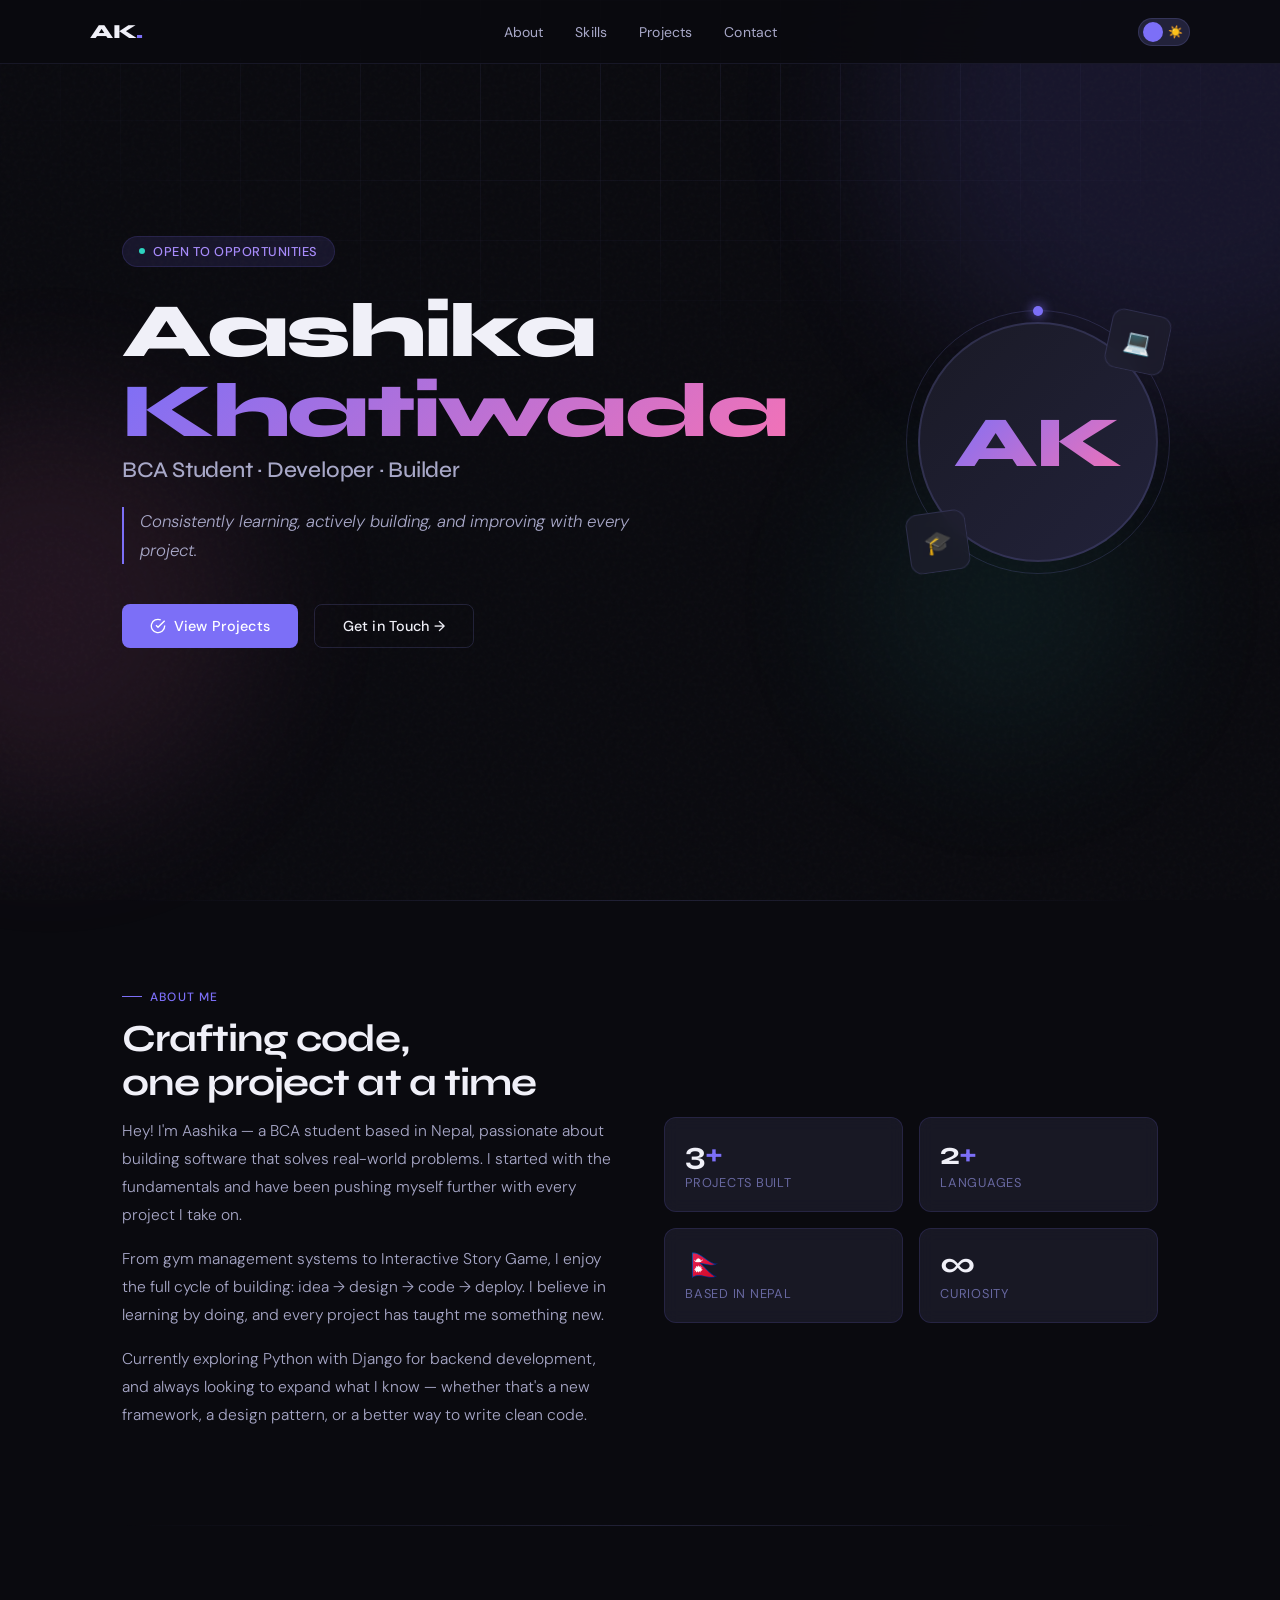
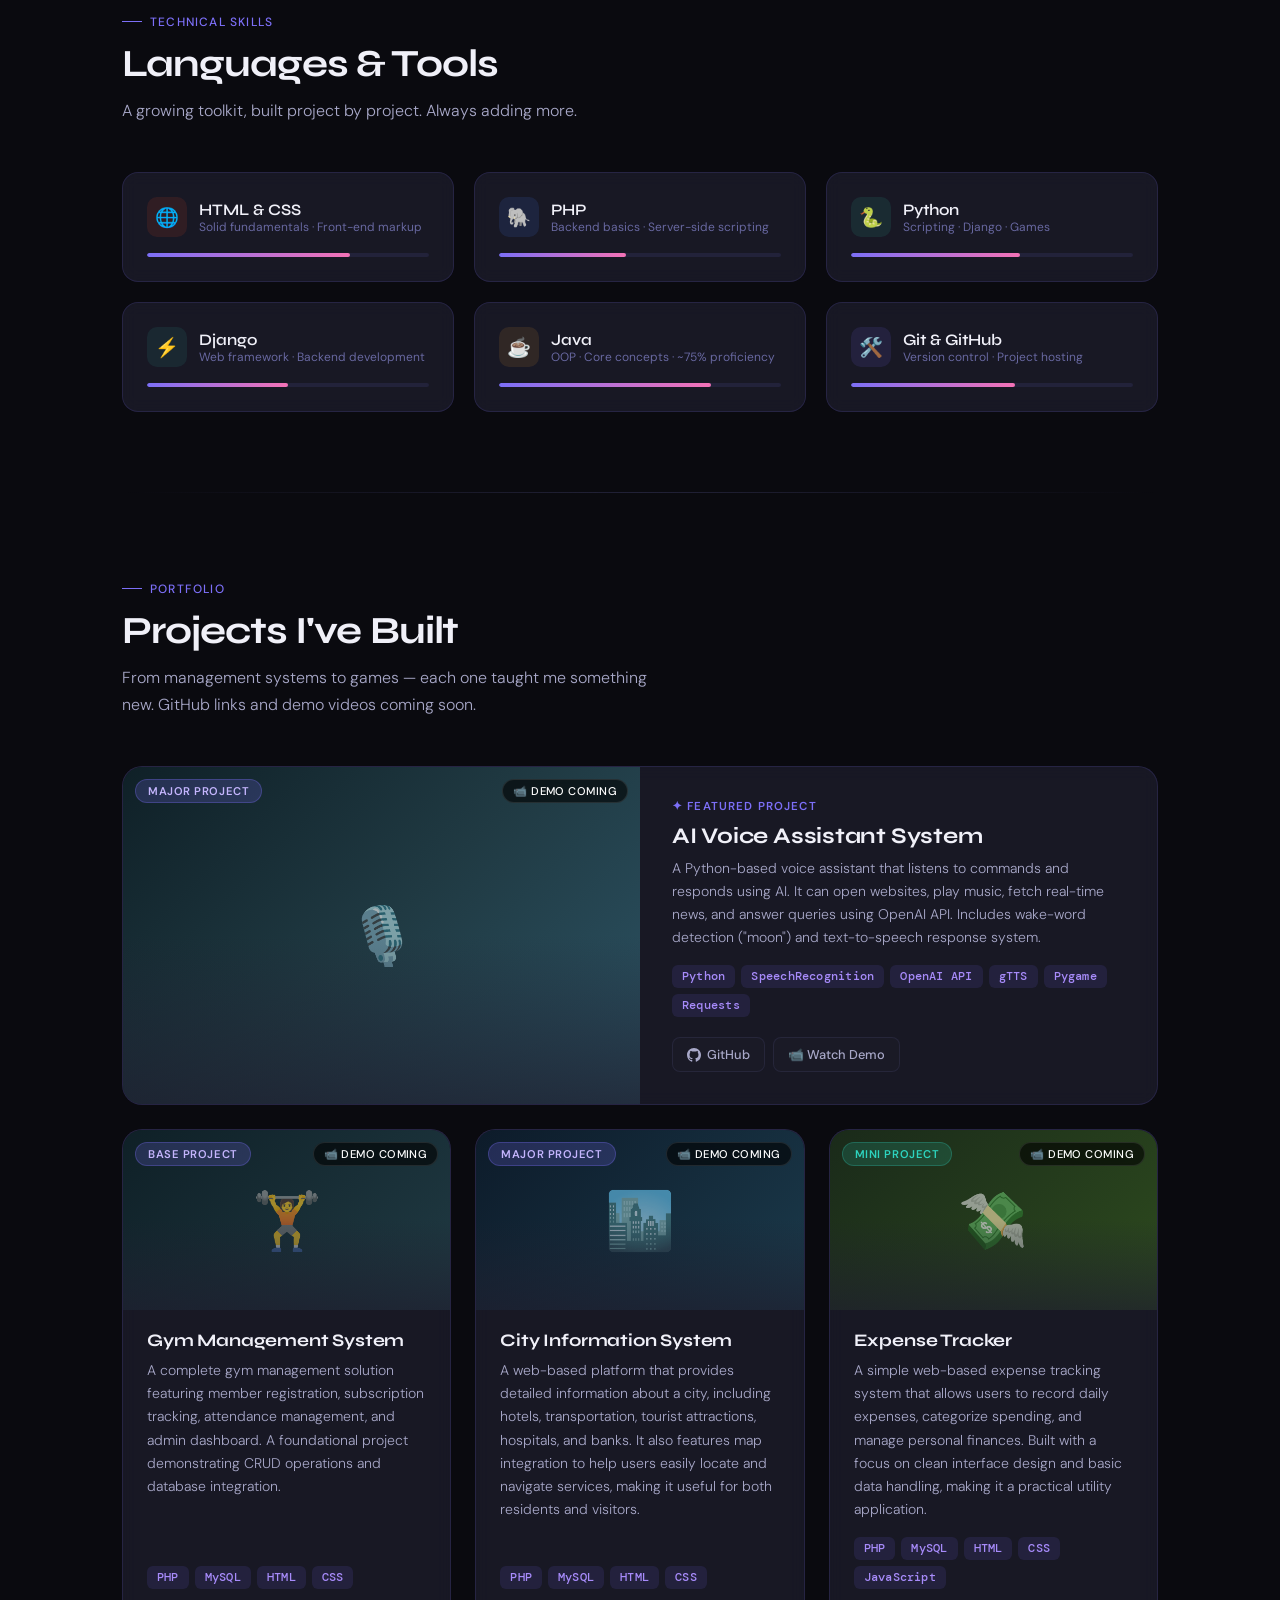
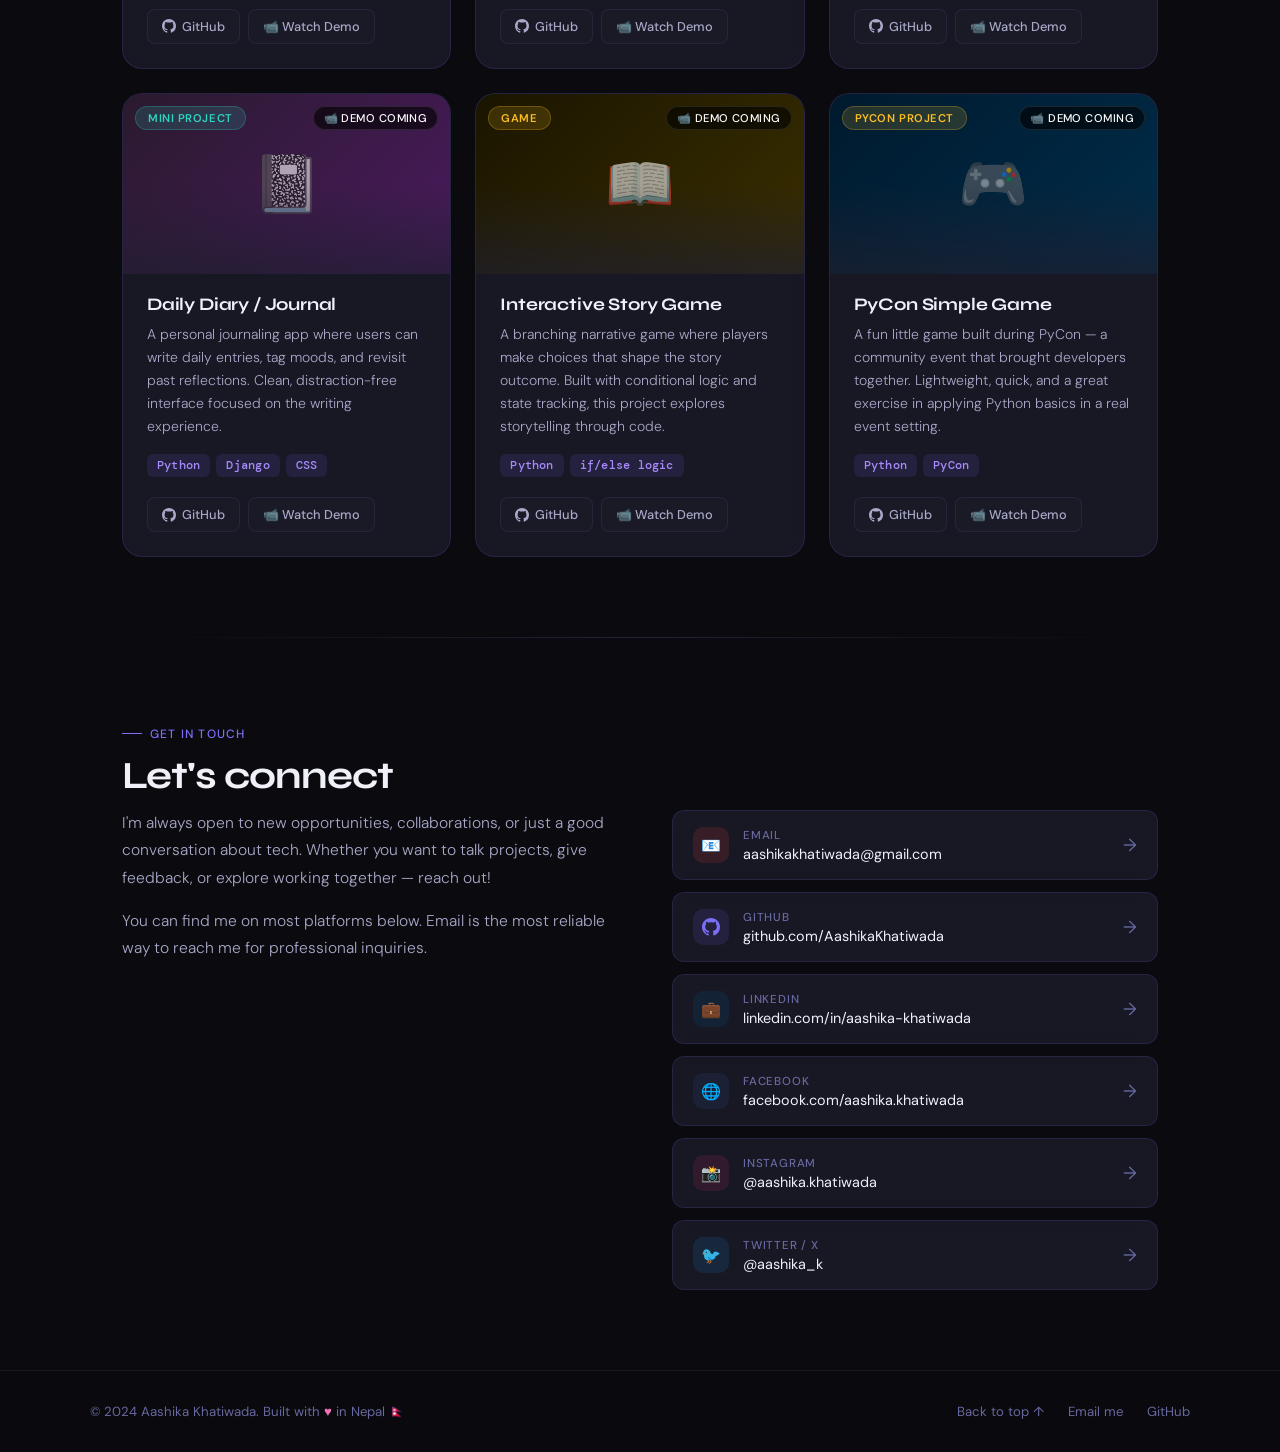
==== index.html @ 93b674f2 "Updated expense tracker project section" ====
<!DOCTYPE html>
<html lang="en" data-theme="dark">
<head>
<meta charset="UTF-8">
<meta name="viewport" content="width=device-width, initial-scale=1.0">
<title>Aashika Khatiwada — Portfolio</title>
<link rel="preconnect" href="https://fonts.googleapis.com">
<link rel="preconnect" href="https://fonts.gstatic.com" crossorigin>
<link href="https://fonts.googleapis.com/css2?family=Syne:wght@400;500;600;700;800&family=DM+Sans:ital,opsz,wght@0,9..40,300;0,9..40,400;0,9..40,500;1,9..40,300&family=DM+Mono:wght@400;500&display=swap" rel="stylesheet">

<style>
  :root {
    --bg: #0a0a0f;
    --bg2: #12121a;
    --bg3: #1a1a26;
    --bg4: #22223a;
    --surface: #1e1e2e;
    --border: rgba(120,120,200,0.12);
    --border2: rgba(120,120,200,0.22);
    --text: #f0f0f8;
    --text2: #a8a8c8;
    --text3: #6868a0;
    --accent: #7c6ff7;
    --accent2: #a78bfa;
    --accent3: #c4b5fd;
    --rose: #f472b6;
    --teal: #2dd4bf;
    --amber: #fbbf24;
    --glow: rgba(124,111,247,0.15);
    --glow2: rgba(244,114,182,0.1);
    --card-bg: rgba(30,30,46,0.7);
    --card-border: rgba(124,111,247,0.15);
    --nav-bg: rgba(10,10,15,0.85);
    --tag-bg: rgba(124,111,247,0.12);
    --tag-text: #a78bfa;
    --shadow: 0 8px 32px rgba(0,0,0,0.4);
  }
  [data-theme="light"] {
    --bg: #f8f7ff;
    --bg2: #f0eeff;
    --bg3: #e8e4ff;
    --bg4: #ddd8ff;
    --surface: #ffffff;
    --border: rgba(100,80,200,0.1);
    --border2: rgba(100,80,200,0.2);
    --text: #1a1030;
    --text2: #4a3a80;
    --text3: #8a78c0;
    --accent: #6246ea;
    --accent2: #7c6ff7;
    --accent3: #a78bfa;
    --rose: #e11d78;
    --teal: #0d9488;
    --amber: #d97706;
    --glow: rgba(98,70,234,0.08);
    --glow2: rgba(225,29,120,0.06);
    --card-bg: rgba(255,255,255,0.9);
    --card-border: rgba(98,70,234,0.15);
    --nav-bg: rgba(248,247,255,0.9);
    --tag-bg: rgba(98,70,234,0.08);
    --tag-text: #6246ea;
    --shadow: 0 8px 32px rgba(98,70,234,0.1);
  }

  * { margin: 0; padding: 0; box-sizing: border-box; }

  html { scroll-behavior: smooth; }

  body {
    font-family: 'DM Sans', sans-serif;
    background: var(--bg);
    color: var(--text);
    min-height: 100vh;
    overflow-x: hidden;
    transition: background 0.4s, color 0.4s;
  }

  /* === NOISE TEXTURE === */
  body::before {
    content: '';
    position: fixed;
    inset: 0;
    background-image: url("data:image/svg+xml,%3Csvg viewBox='0 0 256 256' xmlns='http://www.w3.org/2000/svg'%3E%3Cfilter id='n'%3E%3CfeTurbulence type='fractalNoise' baseFrequency='0.9' numOctaves='4' stitchTiles='stitch'/%3E%3C/filter%3E%3Crect width='100%25' height='100%25' filter='url(%23n)' opacity='0.04'/%3E%3C/svg%3E");
    pointer-events: none;
    z-index: 0;
    opacity: 0.6;
  }

  /* === GRID BG === */
  .grid-bg {
    position: fixed;
    inset: 0;
    background-image:
      linear-gradient(var(--border) 1px, transparent 1px),
      linear-gradient(90deg, var(--border) 1px, transparent 1px);
    background-size: 60px 60px;
    pointer-events: none;
    z-index: 0;
    mask-image: radial-gradient(ellipse 80% 60% at 50% 0%, black 0%, transparent 70%);
  }

  /* === ORBS === */
  .orb {
    position: fixed;
    border-radius: 50%;
    filter: blur(80px);
    pointer-events: none;
    z-index: 0;
    opacity: 0.5;
    transition: opacity 0.4s;
  }
  .orb1 {
    width: 600px; height: 600px;
    background: var(--accent);
    top: -200px; right: -200px;
    opacity: 0.12;
  }
  .orb2 {
    width: 400px; height: 400px;
    background: var(--rose);
    bottom: 10%; left: -150px;
    opacity: 0.1;
  }
  .orb3 {
    width: 300px; height: 300px;
    background: var(--teal);
    top: 50%; right: 10%;
    opacity: 0.07;
  }

  /* === NAV === */
  nav {
    position: fixed;
    top: 0; left: 0; right: 0;
    z-index: 100;
    background: var(--nav-bg);
    backdrop-filter: blur(20px);
    border-bottom: 1px solid var(--border);
    padding: 0 max(2rem, calc((100% - 1100px)/2));
    height: 64px;
    display: flex;
    align-items: center;
    justify-content: space-between;
    transition: background 0.4s;
  }

  .nav-logo {
    font-family: 'Syne', sans-serif;
    font-weight: 800;
    font-size: 1.25rem;
    color: var(--text);
    text-decoration: none;
    letter-spacing: -0.02em;
  }
  .nav-logo span { color: var(--accent); }

  .nav-links {
    display: flex;
    align-items: center;
    gap: 2rem;
    list-style: none;
  }
  .nav-links a {
    font-size: 0.875rem;
    color: var(--text2);
    text-decoration: none;
    font-weight: 400;
    transition: color 0.2s;
    letter-spacing: 0.01em;
  }
  .nav-links a:hover { color: var(--text); }

  /* === THEME TOGGLE === */
  .theme-toggle {
    width: 52px; height: 28px;
    background: var(--bg4);
    border: 1px solid var(--border2);
    border-radius: 14px;
    cursor: pointer;
    position: relative;
    transition: background 0.3s, border 0.3s;
    flex-shrink: 0;
  }
  .theme-toggle::after {
    content: '';
    position: absolute;
    width: 20px; height: 20px;
    background: var(--accent);
    border-radius: 50%;
    top: 3px; left: 4px;
    transition: transform 0.3s, background 0.3s;
  }
  [data-theme="light"] .theme-toggle::after {
    transform: translateX(24px);
    background: var(--accent);
  }
  .toggle-icon {
    position: absolute;
    top: 50%; transform: translateY(-50%);
    font-size: 12px;
    pointer-events: none;
  }
  .toggle-icon.sun { right: 6px; }
  .toggle-icon.moon { left: 6px; }

  /* === MAIN WRAP === */
  main {
    position: relative;
    z-index: 1;
    max-width: 1100px;
    margin: 0 auto;
    padding: 0 2rem;
  }

  /* === SECTIONS === */
  section { padding: 5rem 0; }

  /* === HERO === */
  .hero {
    min-height: 100vh;
    display: flex;
    align-items: center;
    padding-top: 64px;
  }

  .hero-inner {
    width: 100%;
    display: grid;
    grid-template-columns: 1fr auto;
    gap: 4rem;
    align-items: center;
  }

  .hero-badge {
    display: inline-flex;
    align-items: center;
    gap: 8px;
    background: var(--tag-bg);
    border: 1px solid var(--card-border);
    border-radius: 999px;
    padding: 6px 16px;
    font-size: 0.8rem;
    color: var(--tag-text);
    font-weight: 500;
    letter-spacing: 0.04em;
    text-transform: uppercase;
    margin-bottom: 1.5rem;
    width: fit-content;
  }
  .hero-badge .dot {
    width: 6px; height: 6px;
    background: var(--teal);
    border-radius: 50%;
    animation: pulse 2s infinite;
  }
  @keyframes pulse {
    0%, 100% { opacity: 1; transform: scale(1); }
    50% { opacity: 0.5; transform: scale(0.8); }
  }

  .hero-name {
    font-family: 'Syne', sans-serif;
    font-size: clamp(2.8rem, 6vw, 5.5rem);
    font-weight: 800;
    line-height: 1.05;
    letter-spacing: -0.03em;
    color: var(--text);
    margin-bottom: 0.25rem;
  }
  .hero-name .highlight {
    background: linear-gradient(135deg, var(--accent), var(--rose));
    -webkit-background-clip: text;
    -webkit-text-fill-color: transparent;
    background-clip: text;
  }

  .hero-role {
    font-family: 'Syne', sans-serif;
    font-size: clamp(1rem, 2vw, 1.4rem);
    font-weight: 500;
    color: var(--text2);
    margin-bottom: 1.5rem;
    letter-spacing: -0.01em;
  }

  .hero-tagline {
    font-size: 1.05rem;
    color: var(--text2);
    line-height: 1.7;
    max-width: 520px;
    font-style: italic;
    font-weight: 300;
    margin-bottom: 2.5rem;
    padding-left: 1rem;
    border-left: 2px solid var(--accent);
  }

  .hero-cta {
    display: flex;
    gap: 1rem;
    flex-wrap: wrap;
  }

  .btn {
    display: inline-flex;
    align-items: center;
    gap: 8px;
    padding: 12px 28px;
    border-radius: 8px;
    font-size: 0.9rem;
    font-weight: 500;
    text-decoration: none;
    cursor: pointer;
    transition: all 0.2s;
    letter-spacing: 0.01em;
    border: none;
    font-family: 'DM Sans', sans-serif;
  }
  .btn-primary {
    background: var(--accent);
    color: #fff;
  }
  .btn-primary:hover {
    background: var(--accent2);
    transform: translateY(-1px);
    box-shadow: 0 8px 24px var(--glow);
  }
  .btn-outline {
    background: transparent;
    color: var(--text);
    border: 1px solid var(--border2);
  }
  .btn-outline:hover {
    background: var(--bg3);
    border-color: var(--accent);
    transform: translateY(-1px);
  }

  /* === AVATAR === */
  .avatar-wrap {
    position: relative;
    width: 240px;
    height: 240px;
    flex-shrink: 0;
  }
  .avatar-ring {
    position: absolute;
    inset: -12px;
    border-radius: 50%;
    border: 1.5px solid var(--border2);
    animation: spin 20s linear infinite;
  }
  .avatar-ring::before {
    content: '';
    position: absolute;
    width: 10px; height: 10px;
    background: var(--accent);
    border-radius: 50%;
    top: -5px; left: 50%;
    transform: translateX(-50%);
    box-shadow: 0 0 12px var(--accent);
  }
  @keyframes spin {
    to { transform: rotate(360deg); }
  }
  .avatar-circle {
    width: 100%; height: 100%;
    border-radius: 50%;
    background: linear-gradient(135deg, var(--bg3), var(--bg4));
    border: 2px solid var(--border2);
    overflow: hidden;
    display: flex;
    align-items: center;
    justify-content: center;
    position: relative;
  }
  .avatar-initials {
    font-family: 'Syne', sans-serif;
    font-size: 4.5rem;
    font-weight: 800;
    background: linear-gradient(135deg, var(--accent), var(--rose));
    -webkit-background-clip: text;
    -webkit-text-fill-color: transparent;
    background-clip: text;
    letter-spacing: -0.02em;
  }
  .avatar-deco {
    position: absolute;
    width: 60px; height: 60px;
    border-radius: 12px;
    border: 1px solid var(--border2);
    display: flex;
    align-items: center;
    justify-content: center;
    font-size: 1.4rem;
    background: var(--card-bg);
    backdrop-filter: blur(8px);
  }
  .deco1 { top: -10px; right: -10px; transform: rotate(12deg); }
  .deco2 { bottom: -10px; left: -10px; transform: rotate(-8deg); }

  /* === SECTION LABEL === */
  .section-label {
    display: inline-flex;
    align-items: center;
    gap: 8px;
    font-size: 0.75rem;
    font-weight: 500;
    color: var(--accent);
    text-transform: uppercase;
    letter-spacing: 0.1em;
    margin-bottom: 0.75rem;
  }
  .section-label::before {
    content: '';
    width: 20px; height: 1px;
    background: var(--accent);
  }

  .section-title {
    font-family: 'Syne', sans-serif;
    font-size: clamp(1.8rem, 3vw, 2.8rem);
    font-weight: 700;
    color: var(--text);
    letter-spacing: -0.025em;
    margin-bottom: 0.75rem;
    line-height: 1.15;
  }

  .section-sub {
    font-size: 1rem;
    color: var(--text2);
    line-height: 1.65;
    max-width: 560px;
    margin-bottom: 3rem;
    font-weight: 300;
  }

  /* === ABOUT === */
  .about-grid {
    display: grid;
    grid-template-columns: 1fr 1fr;
    gap: 3rem;
    align-items: start;
  }
  .about-text p {
    color: var(--text2);
    line-height: 1.8;
    margin-bottom: 1rem;
    font-weight: 300;
    font-size: 0.975rem;
  }
  .about-stats {
    display: grid;
    grid-template-columns: 1fr 1fr;
    gap: 1rem;
  }
  .stat-card {
    background: var(--card-bg);
    border: 1px solid var(--card-border);
    border-radius: 12px;
    padding: 1.25rem;
    backdrop-filter: blur(8px);
    transition: border-color 0.2s, transform 0.2s;
  }
  .stat-card:hover {
    border-color: var(--accent);
    transform: translateY(-2px);
  }
  .stat-num {
    font-family: 'Syne', sans-serif;
    font-size: 2rem;
    font-weight: 700;
    color: var(--text);
    letter-spacing: -0.03em;
    line-height: 1;
    margin-bottom: 4px;
  }
  .stat-num span { color: var(--accent); }
  .stat-label {
    font-size: 0.8rem;
    color: var(--text3);
    font-weight: 400;
    text-transform: uppercase;
    letter-spacing: 0.06em;
  }

  /* === SKILLS === */
  .skills-grid {
    display: grid;
    grid-template-columns: repeat(auto-fill, minmax(260px, 1fr));
    gap: 1.25rem;
  }
  .skill-card {
    background: var(--card-bg);
    border: 1px solid var(--card-border);
    border-radius: 16px;
    padding: 1.5rem;
    backdrop-filter: blur(8px);
    transition: all 0.25s;
  }
  .skill-card:hover {
    border-color: var(--accent2);
    transform: translateY(-3px);
    box-shadow: var(--shadow);
  }
  .skill-header {
    display: flex;
    align-items: center;
    gap: 12px;
    margin-bottom: 1rem;
  }
  .skill-icon {
    width: 40px; height: 40px;
    border-radius: 10px;
    display: flex;
    align-items: center;
    justify-content: center;
    font-size: 1.2rem;
    flex-shrink: 0;
  }
  .skill-name {
    font-family: 'Syne', sans-serif;
    font-size: 1rem;
    font-weight: 600;
    color: var(--text);
  }
  .skill-level-text {
    font-size: 0.75rem;
    color: var(--text3);
  }
  .skill-bar {
    height: 4px;
    background: var(--bg4);
    border-radius: 2px;
    overflow: hidden;
  }
  .skill-fill {
    height: 100%;
    border-radius: 2px;
    background: linear-gradient(90deg, var(--accent), var(--rose));
    transition: width 1s ease;
  }

  /* === PROJECTS === */
  .projects-grid {
    display: grid;
    grid-template-columns: repeat(auto-fill, minmax(320px, 1fr));
    gap: 1.5rem;
  }
  .project-card {
    background: var(--card-bg);
    border: 1px solid var(--card-border);
    border-radius: 20px;
    overflow: hidden;
    backdrop-filter: blur(8px);
    transition: all 0.3s;
    display: flex;
    flex-direction: column;
  }
  .project-card:hover {
    border-color: var(--accent);
    transform: translateY(-4px);
    box-shadow: 0 16px 48px var(--glow);
  }
  .project-media {
    height: 180px;
    background: linear-gradient(135deg, var(--bg3), var(--bg4));
    position: relative;
    overflow: hidden;
    display: flex;
    align-items: center;
    justify-content: center;
  }
  .project-media-icon {
    font-size: 3.5rem;
    opacity: 0.6;
  }
  .project-media-overlay {
    position: absolute;
    inset: 0;
    background: linear-gradient(to bottom, transparent 50%, var(--card-bg));
  }
  .project-video-badge {
    position: absolute;
    top: 12px; right: 12px;
    background: rgba(0,0,0,0.6);
    color: #fff;
    font-size: 0.7rem;
    font-weight: 500;
    padding: 4px 10px;
    border-radius: 999px;
    backdrop-filter: blur(4px);
    border: 1px solid rgba(255,255,255,0.1);
    letter-spacing: 0.04em;
    text-transform: uppercase;
  }
  .project-type-badge {
    position: absolute;
    top: 12px; left: 12px;
    padding: 4px 12px;
    border-radius: 999px;
    font-size: 0.7rem;
    font-weight: 600;
    text-transform: uppercase;
    letter-spacing: 0.05em;
  }
  .badge-major {
    background: rgba(124,111,247,0.2);
    color: var(--accent3);
    border: 1px solid rgba(124,111,247,0.3);
  }
  .badge-mini {
    background: rgba(45,212,191,0.15);
    color: var(--teal);
    border: 1px solid rgba(45,212,191,0.25);
  }
  .badge-game {
    background: rgba(251,191,36,0.15);
    color: var(--amber);
    border: 1px solid rgba(251,191,36,0.25);
  }

  .project-body {
    padding: 1.25rem 1.5rem 1.5rem;
    flex: 1;
    display: flex;
    flex-direction: column;
  }
  .project-title {
    font-family: 'Syne', sans-serif;
    font-size: 1.1rem;
    font-weight: 700;
    color: var(--text);
    margin-bottom: 0.5rem;
    letter-spacing: -0.01em;
  }
  .project-desc {
    font-size: 0.875rem;
    color: var(--text2);
    line-height: 1.65;
    flex: 1;
    font-weight: 300;
  }
  .project-tags {
    display: flex;
    flex-wrap: wrap;
    gap: 6px;
    margin-top: 1rem;
  }
  .tag {
    background: var(--tag-bg);
    color: var(--tag-text);
    font-size: 0.72rem;
    font-weight: 500;
    padding: 4px 10px;
    border-radius: 6px;
    font-family: 'DM Mono', monospace;
    letter-spacing: 0.02em;
  }
  .project-links {
    display: flex;
    gap: 8px;
    margin-top: 1.25rem;
    flex-wrap: wrap;
  }
  .project-link {
    display: inline-flex;
    align-items: center;
    gap: 6px;
    padding: 8px 14px;
    border-radius: 8px;
    font-size: 0.8rem;
    font-weight: 500;
    text-decoration: none;
    transition: all 0.2s;
    color: var(--text2);
    border: 1px solid var(--border);
    background: var(--bg3);
  }
  .project-link:hover {
    color: var(--text);
    border-color: var(--accent);
    background: var(--bg4);
  }
  .project-link svg {
    width: 14px; height: 14px;
    fill: currentColor;
  }

  /* === FEATURED PROJECT === */
  .project-card.featured {
    grid-column: 1 / -1;
    display: grid;
    grid-template-columns: 1fr 1fr;
  }
  .project-card.featured .project-media {
    height: auto;
    min-height: 240px;
    border-radius: 0;
  }
  .project-card.featured .project-body {
    padding: 2rem;
  }
  .project-card.featured .project-title {
    font-size: 1.4rem;
  }
  .featured-label {
    font-size: 0.72rem;
    font-weight: 600;
    color: var(--accent);
    text-transform: uppercase;
    letter-spacing: 0.1em;
    margin-bottom: 0.5rem;
  }

  /* === CONTACT === */
  .contact-grid {
    display: grid;
    grid-template-columns: 1fr 1fr;
    gap: 4rem;
    align-items: start;
  }
  .contact-intro p {
    color: var(--text2);
    line-height: 1.75;
    margin-bottom: 1rem;
    font-weight: 300;
    font-size: 0.975rem;
  }
  .contact-links {
    display: flex;
    flex-direction: column;
    gap: 0.75rem;
  }
  .contact-link {
    display: flex;
    align-items: center;
    gap: 14px;
    padding: 1rem 1.25rem;
    background: var(--card-bg);
    border: 1px solid var(--card-border);
    border-radius: 12px;
    text-decoration: none;
    color: var(--text);
    transition: all 0.2s;
    backdrop-filter: blur(8px);
  }
  .contact-link:hover {
    border-color: var(--accent);
    transform: translateX(4px);
    box-shadow: var(--shadow);
  }
  .contact-link-icon {
    width: 36px; height: 36px;
    border-radius: 10px;
    display: flex;
    align-items: center;
    justify-content: center;
    font-size: 1rem;
    flex-shrink: 0;
  }
  .contact-link-info {
    flex: 1;
  }
  .contact-link-label {
    font-size: 0.72rem;
    color: var(--text3);
    text-transform: uppercase;
    letter-spacing: 0.07em;
    font-weight: 500;
    margin-bottom: 2px;
  }
  .contact-link-value {
    font-size: 0.9rem;
    color: var(--text);
    font-weight: 400;
  }
  .contact-link-arrow {
    color: var(--text3);
    transition: color 0.2s, transform 0.2s;
    font-size: 1.1rem;
  }
  .contact-link:hover .contact-link-arrow {
    color: var(--accent);
    transform: translateX(2px);
  }

  /* === FOOTER === */
  footer {
    position: relative;
    z-index: 1;
    border-top: 1px solid var(--border);
    padding: 2rem max(2rem, calc((100% - 1100px)/2));
    display: flex;
    align-items: center;
    justify-content: space-between;
    flex-wrap: wrap;
    gap: 1rem;
    background: var(--nav-bg);
    backdrop-filter: blur(20px);
  }
  .footer-copy {
    font-size: 0.825rem;
    color: var(--text3);
  }
  .footer-heart { color: var(--rose); }
  .footer-links {
    display: flex;
    gap: 1.5rem;
  }
  .footer-links a {
    font-size: 0.825rem;
    color: var(--text3);
    text-decoration: none;
    transition: color 0.2s;
  }
  .footer-links a:hover { color: var(--text); }

  /* === SCROLL ANIMATIONS === */
  .reveal {
    opacity: 0;
    transform: translateY(24px);
    transition: opacity 0.6s ease, transform 0.6s ease;
  }
  .reveal.visible {
    opacity: 1;
    transform: none;
  }
  .reveal-delay-1 { transition-delay: 0.1s; }
  .reveal-delay-2 { transition-delay: 0.2s; }
  .reveal-delay-3 { transition-delay: 0.3s; }
  .reveal-delay-4 { transition-delay: 0.4s; }

  /* === DIVIDER === */
  .divider {
    height: 1px;
    background: linear-gradient(90deg, transparent, var(--border2), transparent);
    margin: 0;
  }

  /* === RESPONSIVE === */
  @media (max-width: 768px) {
    .hero-inner { grid-template-columns: 1fr; }
    .avatar-wrap { display: none; }
    .about-grid { grid-template-columns: 1fr; }
    .contact-grid { grid-template-columns: 1fr; }
    .project-card.featured { grid-template-columns: 1fr; }
    .project-card.featured .project-media { min-height: 180px; }
    .nav-links { display: none; }
  }

  /* === MOBILE NAV === */
  @media (max-width: 480px) {
    main { padding: 0 1rem; }
    section { padding: 3.5rem 0; }
  }
</style>
</head>
<body>

<div class="grid-bg"></div>
<div class="orb orb1"></div>
<div class="orb orb2"></div>
<div class="orb orb3"></div>

<!-- NAV -->
<nav>
  <a href="#" class="nav-logo">AK<span>.</span></a>
  <ul class="nav-links">
    <li><a href="#about">About</a></li>
    <li><a href="#skills">Skills</a></li>
    <li><a href="#projects">Projects</a></li>
    <li><a href="#contact">Contact</a></li>
  </ul>
  <button class="theme-toggle" onclick="toggleTheme()" aria-label="Toggle theme">
    <span class="toggle-icon moon">🌙</span>
    <span class="toggle-icon sun">☀️</span>
  </button>
</nav>

<main>

  <!-- HERO -->
  <section class="hero" id="home">
    <div class="hero-inner">
      <div>
        <div class="hero-badge reveal">
          <span class="dot"></span>
          Open to opportunities
        </div>
        <h1 class="hero-name reveal reveal-delay-1">
          Aashika<br><span class="highlight">Khatiwada</span>
        </h1>
        <p class="hero-role reveal reveal-delay-2">BCA Student · Developer · Builder</p>
        <blockquote class="hero-tagline reveal reveal-delay-3">
          Consistently learning, actively building, and improving with every project.
        </blockquote>
        <div class="hero-cta reveal reveal-delay-4">
          <a href="#projects" class="btn btn-primary">
            <svg viewBox="0 0 24 24" width="16" height="16" fill="none" stroke="currentColor" stroke-width="2"><path d="M22 11.08V12a10 10 0 11-5.93-9.14"/><polyline points="22 4 12 14.01 9 11.01"/></svg>
            View Projects
          </a>
          <a href="#contact" class="btn btn-outline">
            Get in Touch →
          </a>
        </div>
      </div>
      <div class="avatar-wrap reveal">
        <div class="avatar-ring"></div>
        <div class="avatar-circle">
          <span class="avatar-initials">AK</span>
        </div>
        <div class="avatar-deco deco1">💻</div>
        <div class="avatar-deco deco2">🎓</div>
      </div>
    </div>
  </section>

  <div class="divider"></div>

  <!-- ABOUT -->
  <section id="about">
    <div class="section-label reveal">About Me</div>
    <h2 class="section-title reveal">Crafting code,<br>one project at a time</h2>
    <div class="about-grid">
      <div class="about-text reveal">
        <p>Hey! I'm Aashika — a BCA student based in Nepal, passionate about building software that solves real-world problems. I started with the fundamentals and have been pushing myself further with every project I take on.</p>
        <p>From gym management systems to Interactive Story Game, I enjoy the full cycle of building: idea → design → code → deploy. I believe in learning by doing, and every project has taught me something new.</p>
        <p>Currently exploring Python with Django for backend development, and always looking to expand what I know — whether that's a new framework, a design pattern, or a better way to write clean code.</p>
      </div>
      <div class="about-stats">
        <div class="stat-card reveal reveal-delay-1">
          <div class="stat-num">3<span>+</span></div>
          <div class="stat-label">Projects Built</div>
        </div>
        <div class="stat-card reveal reveal-delay-2">
          <div class="stat-num">2<span>+</span></div>
          <div class="stat-label">Languages</div>
        </div>
        <div class="stat-card reveal reveal-delay-3">
          <div class="stat-num">🇳🇵</div>
          <div class="stat-label">Based in Nepal</div>
        </div>
        <div class="stat-card reveal reveal-delay-4">
          <div class="stat-num">∞</div>
          <div class="stat-label">Curiosity</div>
        </div>
      </div>
    </div>
  </section>

  <div class="divider"></div>

  <!-- SKILLS -->
  <section id="skills">
    <div class="section-label reveal">Technical Skills</div>
    <h2 class="section-title reveal">Languages &amp; Tools</h2>
    <p class="section-sub reveal">A growing toolkit, built project by project. Always adding more.</p>
    <div class="skills-grid">

      <div class="skill-card reveal">
        <div class="skill-header">
          <div class="skill-icon" style="background:rgba(227,76,38,0.12);">🌐</div>
          <div>
            <div class="skill-name">HTML &amp; CSS</div>
            <div class="skill-level-text">Solid fundamentals · Front-end markup</div>
          </div>
        </div>
        <div class="skill-bar"><div class="skill-fill" style="width:72%"></div></div>
      </div>

      <div class="skill-card reveal reveal-delay-1">
        <div class="skill-header">
          <div class="skill-icon" style="background:rgba(77,132,255,0.12);">🐘</div>
          <div>
            <div class="skill-name">PHP</div>
            <div class="skill-level-text">Backend basics · Server-side scripting</div>
          </div>
        </div>
        <div class="skill-bar"><div class="skill-fill" style="width:45%"></div></div>
      </div>

      <div class="skill-card reveal reveal-delay-2">
        <div class="skill-header">
          <div class="skill-icon" style="background:rgba(55,188,155,0.12);">🐍</div>
          <div>
            <div class="skill-name">Python</div>
            <div class="skill-level-text">Scripting · Django · Games</div>
          </div>
        </div>
        <div class="skill-bar"><div class="skill-fill" style="width:60%"></div></div>
      </div>

      <div class="skill-card reveal reveal-delay-3">
        <div class="skill-header">
          <div class="skill-icon" style="background:rgba(55,188,155,0.1);">⚡</div>
          <div>
            <div class="skill-name">Django</div>
            <div class="skill-level-text">Web framework · Backend development</div>
          </div>
        </div>
        <div class="skill-bar"><div class="skill-fill" style="width:50%"></div></div>
      </div>

      <div class="skill-card reveal">
        <div class="skill-header">
          <div class="skill-icon" style="background:rgba(229,152,49,0.12);">☕</div>
          <div>
            <div class="skill-name">Java</div>
            <div class="skill-level-text">OOP · Core concepts · ~75% proficiency</div>
          </div>
        </div>
        <div class="skill-bar"><div class="skill-fill" style="width:75%"></div></div>
      </div>

      <div class="skill-card reveal reveal-delay-1">
        <div class="skill-header">
          <div class="skill-icon" style="background:rgba(124,111,247,0.12);">🛠️</div>
          <div>
            <div class="skill-name">Git &amp; GitHub</div>
            <div class="skill-level-text">Version control · Project hosting</div>
          </div>
        </div>
        <div class="skill-bar"><div class="skill-fill" style="width:58%"></div></div>
      </div>

    </div>
  </section>

  <div class="divider"></div>

  <!-- PROJECTS -->
  <section id="projects">
    <div class="section-label reveal">Portfolio</div>
    <h2 class="section-title reveal">Projects I've Built</h2>
    <p class="section-sub reveal">From management systems to games — each one taught me something new. GitHub links and demo videos coming soon.</p>

    <div class="projects-grid">

      <!-- FEATURED: AI Voice Assistant -->
<div class="project-card featured reveal">

  <div class="project-media" style="background:linear-gradient(135deg,#0f2027,#203a43,#2c5364);">
    <div class="project-media-icon">🎙️</div>
    <div class="project-media-overlay"></div>

    <span class="project-type-badge badge-major">Major Project</span>
    <span class="project-video-badge">📹 Demo Coming</span>
  </div>

  <div class="project-body">
    <div class="featured-label">✦ Featured Project</div>

    <h3 class="project-title">AI Voice Assistant System</h3>

    <p class="project-desc">
      A Python-based voice assistant that listens to commands and responds using AI.
      It can open websites, play music, fetch real-time news, and answer queries using OpenAI API.
      Includes wake-word detection ("moon") and text-to-speech response system.
    </p>

    <div class="project-tags">
      <span class="tag">Python</span>
      <span class="tag">SpeechRecognition</span>
      <span class="tag">OpenAI API</span>
      <span class="tag">gTTS</span>
      <span class="tag">Pygame</span>
      <span class="tag">Requests</span>
    </div>

    <div class="project-links">
      <a href="https://github.com/aashikaK/MegaProjectPython" target="_blank" class="project-link">
        <svg viewBox="0 0 24 24">
          <path d="M12 0C5.37 0 0 5.37 0 12c0 5.31 3.435 9.795 8.205 11.385.6.105.825-.255.825-.57 0-.285-.015-1.23-.015-2.235-3.015.555-3.795-.735-4.035-1.41-.135-.345-.72-1.41-1.23-1.695-.42-.225-1.02-.78-.015-.795.945-.015 1.62.87 1.845 1.23 1.08 1.815 2.805 1.305 3.495.99.105-.78.42-1.305.765-1.605-2.67-.3-5.46-1.335-5.46-5.925 0-1.305.465-2.385 1.23-3.225-.12-.3-.54-1.53.12-3.18 0 0 1.005-.315 3.3 1.23.96-.27 1.98-.405 3-.405s2.04.135 3 .405c2.295-1.56 3.3-1.23 3.3-1.23.66 1.65.24 2.88.12 3.18.765.84 1.23 1.905 1.23 3.225 0 4.605-2.805 5.625-5.475 5.925.435.375.81 1.095.81 2.22 0 1.605-.015 2.895-.015 3.3 0 .315.225.69.825.57A12.02 12.02 0 0024 12c0-6.63-5.37-12-12-12z"/>
        </svg>
        GitHub
      </a>

      <a href="https://github.com/aashikaK/MegaProjectPython" class="project-link">📹 Watch Demo</a>
    </div>
  </div>
</div>

      <!-- Gym Management -->
      <div class="project-card reveal">
        <div class="project-media" style="background:linear-gradient(135deg,#0f2027,#203a43);">
          <div class="project-media-icon">🏋️</div>
          <div class="project-media-overlay"></div>
          <span class="project-type-badge badge-major">Base Project</span>
          <span class="project-video-badge">📹 Demo Coming</span>
        </div>
        <div class="project-body">
          <h3 class="project-title">Gym Management System</h3>
          <p class="project-desc">A complete gym management solution featuring member registration, subscription tracking, attendance management, and admin dashboard. A foundational project demonstrating CRUD operations and database integration.</p>
          <div class="project-tags">
            <span class="tag">PHP</span>
            <span class="tag">MySQL</span>
            <span class="tag">HTML</span>
            <span class="tag">CSS</span>
          </div>
          <div class="project-links">
            <a href="https://github.com/AashikaKhatiwada" target="_blank" class="project-link">
              <svg viewBox="0 0 24 24"><path d="M12 0C5.37 0 0 5.37 0 12c0 5.31 3.435 9.795 8.205 11.385.6.105.825-.255.825-.57 0-.285-.015-1.23-.015-2.235-3.015.555-3.795-.735-4.035-1.41-.135-.345-.72-1.41-1.23-1.695-.42-.225-1.02-.78-.015-.795.945-.015 1.62.87 1.845 1.23 1.08 1.815 2.805 1.305 3.495.99.105-.78.42-1.305.765-1.605-2.67-.3-5.46-1.335-5.46-5.925 0-1.305.465-2.385 1.23-3.225-.12-.3-.54-1.53.12-3.18 0 0 1.005-.315 3.3 1.23.96-.27 1.98-.405 3-.405s2.04.135 3 .405c2.295-1.56 3.3-1.23 3.3-1.23.66 1.65.24 2.88.12 3.18.765.84 1.23 1.905 1.23 3.225 0 4.605-2.805 5.625-5.475 5.925.435.375.81 1.095.81 2.22 0 1.605-.015 2.895-.015 3.3 0 .315.225.69.825.57A12.02 12.02 0 0024 12c0-6.63-5.37-12-12-12z"/></svg>
              GitHub
            </a>
            <a href="#" class="project-link">📹 Watch Demo</a>
          </div>
        </div>
      </div>

     <!-- City Information System -->
<div class="project-card reveal reveal-delay-1">
  <div class="project-media" style="background:linear-gradient(135deg,#0d1b2a,#1b3a4b);">
    <div class="project-media-icon">🏙️</div>
    <div class="project-media-overlay"></div>
    <span class="project-type-badge badge-major">Major Project</span>
    <span class="project-video-badge">📹 Demo Coming</span>
  </div>

  <div class="project-body">
    <h3 class="project-title">City Information System</h3>

    <p class="project-desc">
      A web-based platform that provides detailed information about a city, including hotels, transportation, tourist attractions, hospitals, and banks. It also features map integration to help users easily locate and navigate services, making it useful for both residents and visitors.
    </p>

    <div class="project-tags">
      <span class="tag">PHP</span>
      <span class="tag">MySQL</span>
      <span class="tag">HTML</span>
      <span class="tag">CSS</span>
    </div>

    <div class="project-links">
      <a href="https://github.com/aashikaK/City-Information-System" target="_blank" class="project-link">
        <svg viewBox="0 0 24 24">
          <path d="M12 0C5.37 0 0 5.37 0 12c0 5.31 3.435 9.795 8.205 11.385.6.105.825-.255.825-.57 0-.285-.015-1.23-.015-2.235-3.015.555-3.795-.735-4.035-1.41-.135-.345-.72-1.41-1.23-1.695-.42-.225-1.02-.78-.015-.795.945-.015 1.62.87 1.845 1.23 1.08 1.815 2.805 1.305 3.495.99.105-.78.42-1.305.765-1.605-2.67-.3-5.46-1.335-5.46-5.925 0-1.305.465-2.385 1.23-3.225-.12-.3-.54-1.53.12-3.18 0 0 1.005-.315 3.3 1.23.96-.27 1.98-.405 3-.405s2.04.135 3 .405c2.295-1.56 3.3-1.23 3.3-1.23.66 1.65.24 2.88.12 3.18.765.84 1.23 1.905 1.23 3.225 0 4.605-2.805 5.625-5.475 5.925.435.375.81 1.095.81 2.22 0 1.605-.015 2.895-.015 3.3 0 .315.225.69.825.57A12.02 12 0 0024 12c0-6.63-5.37-12-12-12z"/>
        </svg>
        GitHub
      </a>

      <a href="" class="project-link">📹 Watch Demo</a>
    </div>
  </div>
</div>

     <!-- Expense Tracker -->
<div class="project-card reveal reveal-delay-2">
  <div class="project-media" style="background:linear-gradient(135deg,#1a2a1a,#2d4a1e);">
    <div class="project-media-icon">💸</div>
    <div class="project-media-overlay"></div>
    <span class="project-type-badge badge-mini">Mini Project</span>
    <span class="project-video-badge">📹 Demo Coming</span>
  </div>

  <div class="project-body">
    <h3 class="project-title">Expense Tracker</h3>

    <p class="project-desc">
      A simple web-based expense tracking system that allows users to record daily expenses, categorize spending, and manage personal finances. Built with a focus on clean interface design and basic data handling, making it a practical utility application.
    </p>

    <div class="project-tags">
      <span class="tag">PHP</span>
      <span class="tag">MySQL</span>
      <span class="tag">HTML</span>
      <span class="tag">CSS</span>
      <span class="tag">JavaScript</span>
    </div>

    <div class="project-links">
      <a href="https://github.com/aashikaK/expense_tracker" target="_blank" class="project-link">
        <svg viewBox="0 0 24 24">
          <path d="M12 0C5.37 0 0 5.37 0 12c0 5.31 3.435 9.795 8.205 11.385.6.105.825-.255.825-.57 0-.285-.015-1.23-.015-2.235-3.015.555-3.795-.735-4.035-1.41-.135-.345-.72-1.41-1.23-1.695-.42-.225-1.02-.78-.015-.795.945-.015 1.62.87 1.845 1.23 1.08 1.815 2.805 1.305 3.495.99.105-.78.42-1.305.765-1.605-2.67-.3-5.46-1.335-5.46-5.925 0-1.305.465-2.385 1.23-3.225-.12-.3-.54-1.53.12-3.18 0 0 1.005-.315 3.3 1.23.96-.27 1.98-.405 3-.405s2.04.135 3 .405c2.295-1.56 3.3-1.23 3.3-1.23.66 1.65.24 2.88.12 3.18.765.84 1.23 1.905 1.23 3.225 0 4.605-2.805 5.625-5.475 5.925.435.375.81 1.095.81 2.22 0 1.605-.015 2.895-.015 3.3 0 .315.225.69.825.57A12.02 12 0 0024 12c0-6.63-5.37-12-12-12z"/>
        </svg>
        GitHub
      </a>

      <a href="#" class="project-link">📹 Watch Demo</a>
    </div>
  </div>
</div>

      <!-- Daily Journal -->
      <div class="project-card reveal">
        <div class="project-media" style="background:linear-gradient(135deg,#2a1a2e,#4a1a5e);">
          <div class="project-media-icon">📓</div>
          <div class="project-media-overlay"></div>
          <span class="project-type-badge badge-mini">Mini Project</span>
          <span class="project-video-badge">📹 Demo Coming</span>
        </div>
        <div class="project-body">
          <h3 class="project-title">Daily Diary / Journal</h3>
          <p class="project-desc">A personal journaling app where users can write daily entries, tag moods, and revisit past reflections. Clean, distraction-free interface focused on the writing experience.</p>
          <div class="project-tags">
            <span class="tag">Python</span>
            <span class="tag">Django</span>
            <span class="tag">CSS</span>
          </div>
          <div class="project-links">
            <a href="https://github.com/AashikaKhatiwada" target="_blank" class="project-link">
              <svg viewBox="0 0 24 24"><path d="M12 0C5.37 0 0 5.37 0 12c0 5.31 3.435 9.795 8.205 11.385.6.105.825-.255.825-.57 0-.285-.015-1.23-.015-2.235-3.015.555-3.795-.735-4.035-1.41-.135-.345-.72-1.41-1.23-1.695-.42-.225-1.02-.78-.015-.795.945-.015 1.62.87 1.845 1.23 1.08 1.815 2.805 1.305 3.495.99.105-.78.42-1.305.765-1.605-2.67-.3-5.46-1.335-5.46-5.925 0-1.305.465-2.385 1.23-3.225-.12-.3-.54-1.53.12-3.18 0 0 1.005-.315 3.3 1.23.96-.27 1.98-.405 3-.405s2.04.135 3 .405c2.295-1.56 3.3-1.23 3.3-1.23.66 1.65.24 2.88.12 3.18.765.84 1.23 1.905 1.23 3.225 0 4.605-2.805 5.625-5.475 5.925.435.375.81 1.095.81 2.22 0 1.605-.015 2.895-.015 3.3 0 .315.225.69.825.57A12.02 12.02 0 0024 12c0-6.63-5.37-12-12-12z"/></svg>
              GitHub
            </a>
            <a href="#" class="project-link">📹 Watch Demo</a>
          </div>
        </div>
      </div>

      <!-- Interactive Story Game -->
      <div class="project-card reveal reveal-delay-1">
        <div class="project-media" style="background:linear-gradient(135deg,#1a1500,#3a2e00);">
          <div class="project-media-icon">📖</div>
          <div class="project-media-overlay"></div>
          <span class="project-type-badge badge-game">Game</span>
          <span class="project-video-badge">📹 Demo Coming</span>
        </div>
        <div class="project-body">
          <h3 class="project-title">Interactive Story Game</h3>
          <p class="project-desc">A branching narrative game where players make choices that shape the story outcome. Built with conditional logic and state tracking, this project explores storytelling through code.</p>
          <div class="project-tags">
            <span class="tag">Python</span>
            <span class="tag">if/else logic</span>
          </div>
          <div class="project-links">
            <a href="https://github.com/AashikaKhatiwada" target="_blank" class="project-link">
              <svg viewBox="0 0 24 24"><path d="M12 0C5.37 0 0 5.37 0 12c0 5.31 3.435 9.795 8.205 11.385.6.105.825-.255.825-.57 0-.285-.015-1.23-.015-2.235-3.015.555-3.795-.735-4.035-1.41-.135-.345-.72-1.41-1.23-1.695-.42-.225-1.02-.78-.015-.795.945-.015 1.62.87 1.845 1.23 1.08 1.815 2.805 1.305 3.495.99.105-.78.42-1.305.765-1.605-2.67-.3-5.46-1.335-5.46-5.925 0-1.305.465-2.385 1.23-3.225-.12-.3-.54-1.53.12-3.18 0 0 1.005-.315 3.3 1.23.96-.27 1.98-.405 3-.405s2.04.135 3 .405c2.295-1.56 3.3-1.23 3.3-1.23.66 1.65.24 2.88.12 3.18.765.84 1.23 1.905 1.23 3.225 0 4.605-2.805 5.625-5.475 5.925.435.375.81 1.095.81 2.22 0 1.605-.015 2.895-.015 3.3 0 .315.225.69.825.57A12.02 12.02 0 0024 12c0-6.63-5.37-12-12-12z"/></svg>
              GitHub
            </a>
            <a href="#" class="project-link">📹 Watch Demo</a>
          </div>
        </div>
      </div>

      <!-- PyCon Game -->
      <div class="project-card reveal reveal-delay-2">
        <div class="project-media" style="background:linear-gradient(135deg,#001a2e,#002d4a);">
          <div class="project-media-icon">🎮</div>
          <div class="project-media-overlay"></div>
          <span class="project-type-badge badge-game">PyCon Project</span>
          <span class="project-video-badge">📹 Demo Coming</span>
        </div>
        <div class="project-body">
          <h3 class="project-title">PyCon Simple Game</h3>
          <p class="project-desc">A fun little game built during PyCon — a community event that brought developers together. Lightweight, quick, and a great exercise in applying Python basics in a real event setting.</p>
          <div class="project-tags">
            <span class="tag">Python</span>
            <span class="tag">PyCon</span>
          </div>
          <div class="project-links">
            <a href="https://github.com/AashikaKhatiwada" target="_blank" class="project-link">
              <svg viewBox="0 0 24 24"><path d="M12 0C5.37 0 0 5.37 0 12c0 5.31 3.435 9.795 8.205 11.385.6.105.825-.255.825-.57 0-.285-.015-1.23-.015-2.235-3.015.555-3.795-.735-4.035-1.41-.135-.345-.72-1.41-1.23-1.695-.42-.225-1.02-.78-.015-.795.945-.015 1.62.87 1.845 1.23 1.08 1.815 2.805 1.305 3.495.99.105-.78.42-1.305.765-1.605-2.67-.3-5.46-1.335-5.46-5.925 0-1.305.465-2.385 1.23-3.225-.12-.3-.54-1.53.12-3.18 0 0 1.005-.315 3.3 1.23.96-.27 1.98-.405 3-.405s2.04.135 3 .405c2.295-1.56 3.3-1.23 3.3-1.23.66 1.65.24 2.88.12 3.18.765.84 1.23 1.905 1.23 3.225 0 4.605-2.805 5.625-5.475 5.925.435.375.81 1.095.81 2.22 0 1.605-.015 2.895-.015 3.3 0 .315.225.69.825.57A12.02 12.02 0 0024 12c0-6.63-5.37-12-12-12z"/></svg>
              GitHub
            </a>
            <a href="#" class="project-link">📹 Watch Demo</a>
          </div>
        </div>
      </div>

    </div>
  </section>

  <div class="divider"></div>

  <!-- CONTACT -->
  <section id="contact">
    <div class="section-label reveal">Get in Touch</div>
    <h2 class="section-title reveal">Let's connect</h2>
    <div class="contact-grid">
      <div class="contact-intro reveal">
        <p>I'm always open to new opportunities, collaborations, or just a good conversation about tech. Whether you want to talk projects, give feedback, or explore working together — reach out!</p>
        <p>You can find me on most platforms below. Email is the most reliable way to reach me for professional inquiries.</p>
      </div>
      <div class="contact-links">

        <a href="mailto:aashikakhatiwada@gmail.com" class="contact-link reveal">
          <div class="contact-link-icon" style="background:rgba(234,67,53,0.15);">📧</div>
          <div class="contact-link-info">
            <div class="contact-link-label">Email</div>
            <div class="contact-link-value">aashikakhatiwada@gmail.com</div>
          </div>
          <span class="contact-link-arrow">→</span>
        </a>

        <a href="https://github.com/AashikaKhatiwada" target="_blank" class="contact-link reveal reveal-delay-1">
          <div class="contact-link-icon" style="background:rgba(124,111,247,0.12);">
            <svg width="18" height="18" viewBox="0 0 24 24" fill="currentColor" style="color:var(--accent)"><path d="M12 0C5.37 0 0 5.37 0 12c0 5.31 3.435 9.795 8.205 11.385.6.105.825-.255.825-.57 0-.285-.015-1.23-.015-2.235-3.015.555-3.795-.735-4.035-1.41-.135-.345-.72-1.41-1.23-1.695-.42-.225-1.02-.78-.015-.795.945-.015 1.62.87 1.845 1.23 1.08 1.815 2.805 1.305 3.495.99.105-.78.42-1.305.765-1.605-2.67-.3-5.46-1.335-5.46-5.925 0-1.305.465-2.385 1.23-3.225-.12-.3-.54-1.53.12-3.18 0 0 1.005-.315 3.3 1.23.96-.27 1.98-.405 3-.405s2.04.135 3 .405c2.295-1.56 3.3-1.23 3.3-1.23.66 1.65.24 2.88.12 3.18.765.84 1.23 1.905 1.23 3.225 0 4.605-2.805 5.625-5.475 5.925.435.375.81 1.095.81 2.22 0 1.605-.015 2.895-.015 3.3 0 .315.225.69.825.57A12.02 12.02 0 0024 12c0-6.63-5.37-12-12-12z"/></svg>
          </div>
          <div class="contact-link-info">
            <div class="contact-link-label">GitHub</div>
            <div class="contact-link-value">github.com/AashikaKhatiwada</div>
          </div>
          <span class="contact-link-arrow">→</span>
        </a>

        <a href="https://linkedin.com/in/aashika-khatiwada" target="_blank" class="contact-link reveal reveal-delay-2">
          <div class="contact-link-icon" style="background:rgba(0,119,181,0.12);">💼</div>
          <div class="contact-link-info">
            <div class="contact-link-label">LinkedIn</div>
            <div class="contact-link-value">linkedin.com/in/aashika-khatiwada</div>
          </div>
          <span class="contact-link-arrow">→</span>
        </a>

        <a href="https://facebook.com/aashika.khatiwada" target="_blank" class="contact-link reveal reveal-delay-3">
          <div class="contact-link-icon" style="background:rgba(66,103,178,0.12);">🌐</div>
          <div class="contact-link-info">
            <div class="contact-link-label">Facebook</div>
            <div class="contact-link-value">facebook.com/aashika.khatiwada</div>
          </div>
          <span class="contact-link-arrow">→</span>
        </a>

        <a href="https://instagram.com/aashika.khatiwada" target="_blank" class="contact-link reveal">
          <div class="contact-link-icon" style="background:rgba(225,48,108,0.12);">📸</div>
          <div class="contact-link-info">
            <div class="contact-link-label">Instagram</div>
            <div class="contact-link-value">@aashika.khatiwada</div>
          </div>
          <span class="contact-link-arrow">→</span>
        </a>

        <a href="https://twitter.com/aashika_k" target="_blank" class="contact-link reveal reveal-delay-1">
          <div class="contact-link-icon" style="background:rgba(29,161,242,0.12);">🐦</div>
          <div class="contact-link-info">
            <div class="contact-link-label">Twitter / X</div>
            <div class="contact-link-value">@aashika_k</div>
          </div>
          <span class="contact-link-arrow">→</span>
        </a>

      </div>
    </div>
  </section>

</main>

<footer>
  <div class="footer-copy">
    &copy; 2024 Aashika Khatiwada. Built with <span class="footer-heart">♥</span> in Nepal 🇳🇵
  </div>
  <div class="footer-links">
    <a href="#home">Back to top ↑</a>
    <a href="mailto:aashikakhatiwada@gmail.com">Email me</a>
    <a href="https://github.com/AashikaKhatiwada" target="_blank">GitHub</a>
  </div>
</footer>

<script>
  function toggleTheme() {
    const html = document.documentElement;
    html.setAttribute('data-theme', html.getAttribute('data-theme') === 'dark' ? 'light' : 'dark');
  }

  // Scroll reveal
  const reveals = document.querySelectorAll('.reveal');
  const observer = new IntersectionObserver((entries) => {
    entries.forEach(entry => {
      if (entry.isIntersecting) {
        entry.target.classList.add('visible');
        observer.unobserve(entry.target);
      }
    });
  }, { threshold: 0.12, rootMargin: '0px 0px -40px 0px' });
  reveals.forEach(el => observer.observe(el));

  // Trigger hero reveals on load
  setTimeout(() => {
    document.querySelectorAll('.hero .reveal').forEach(el => el.classList.add('visible'));
  }, 100);

  // Skill bar animation
  const skillObserver = new IntersectionObserver((entries) => {
    entries.forEach(entry => {
      if (entry.isIntersecting) {
        entry.target.querySelectorAll('.skill-fill').forEach(fill => {
          const w = fill.style.width;
          fill.style.width = '0';
          setTimeout(() => fill.style.width = w, 100);
        });
        skillObserver.unobserve(entry.target);
      }
    });
  }, { threshold: 0.3 });
  document.querySelectorAll('.skills-grid').forEach(el => skillObserver.observe(el));
</script>

</body>
</html>
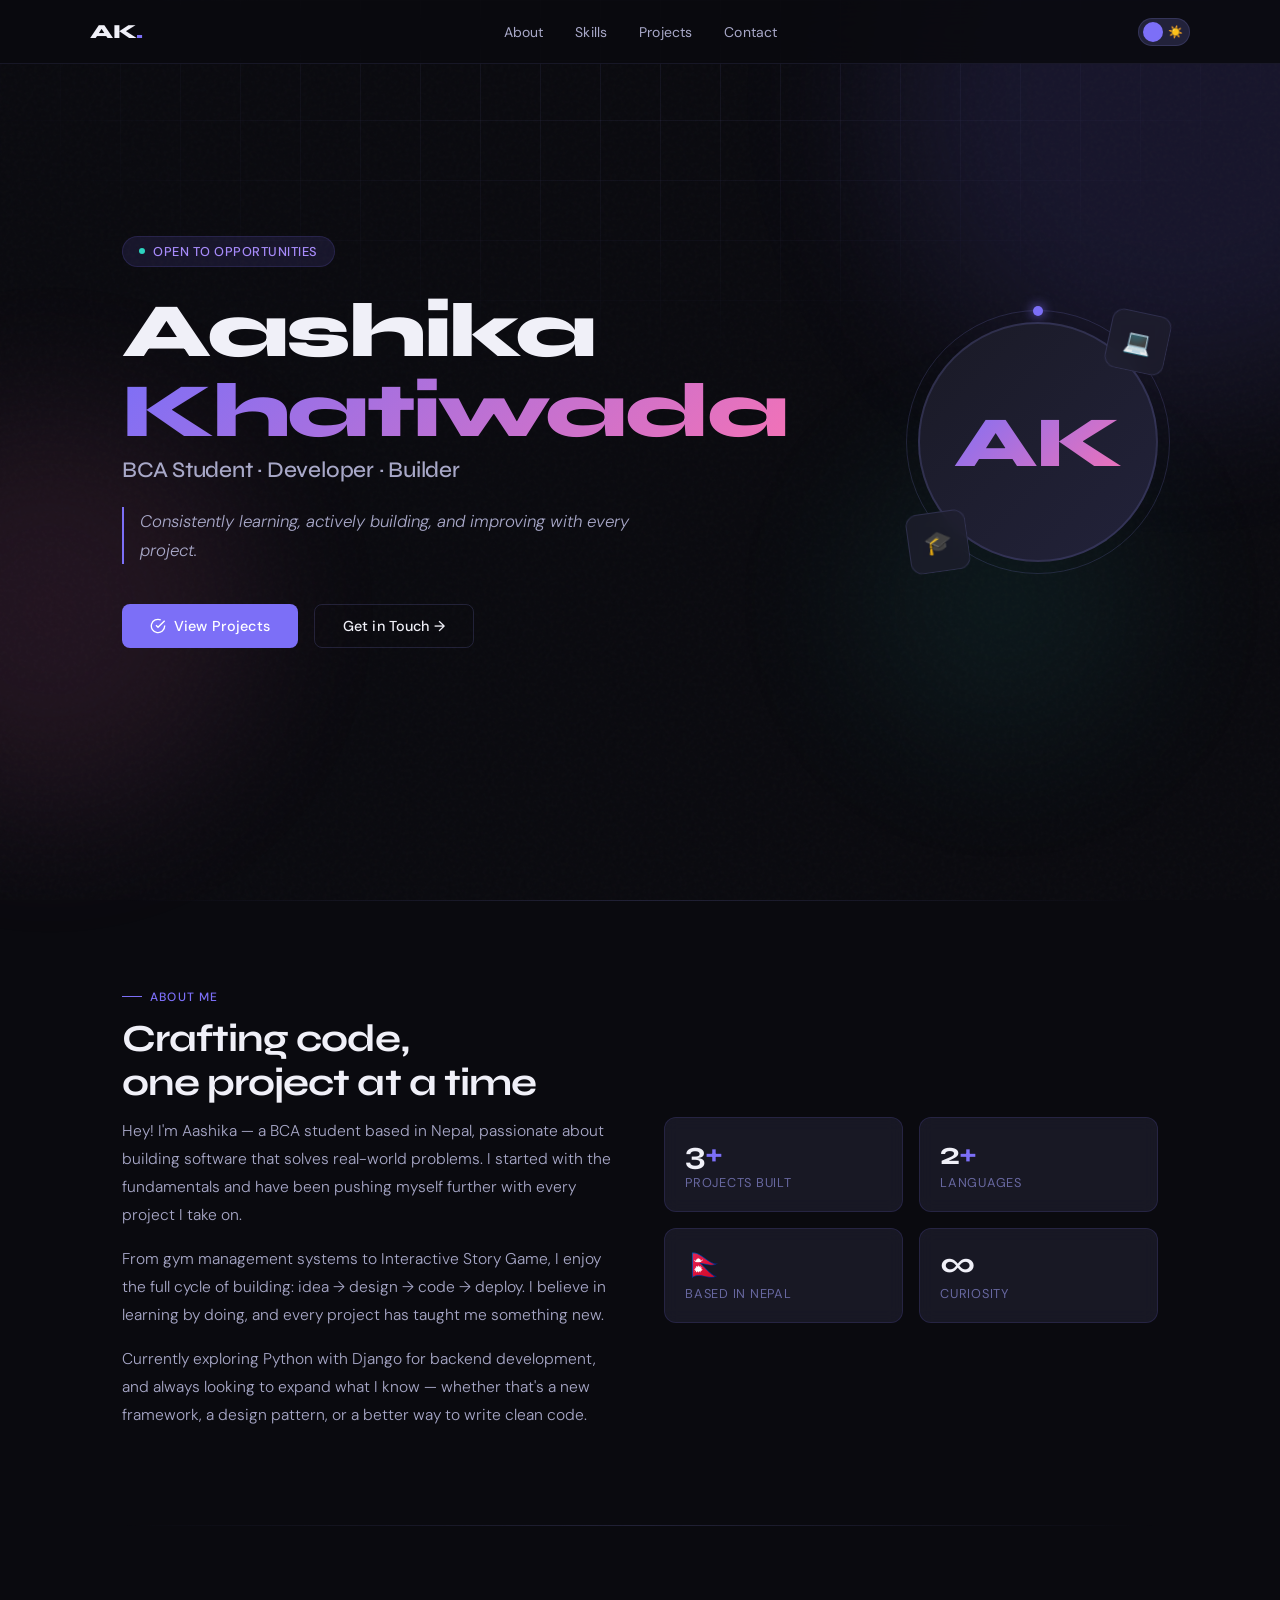
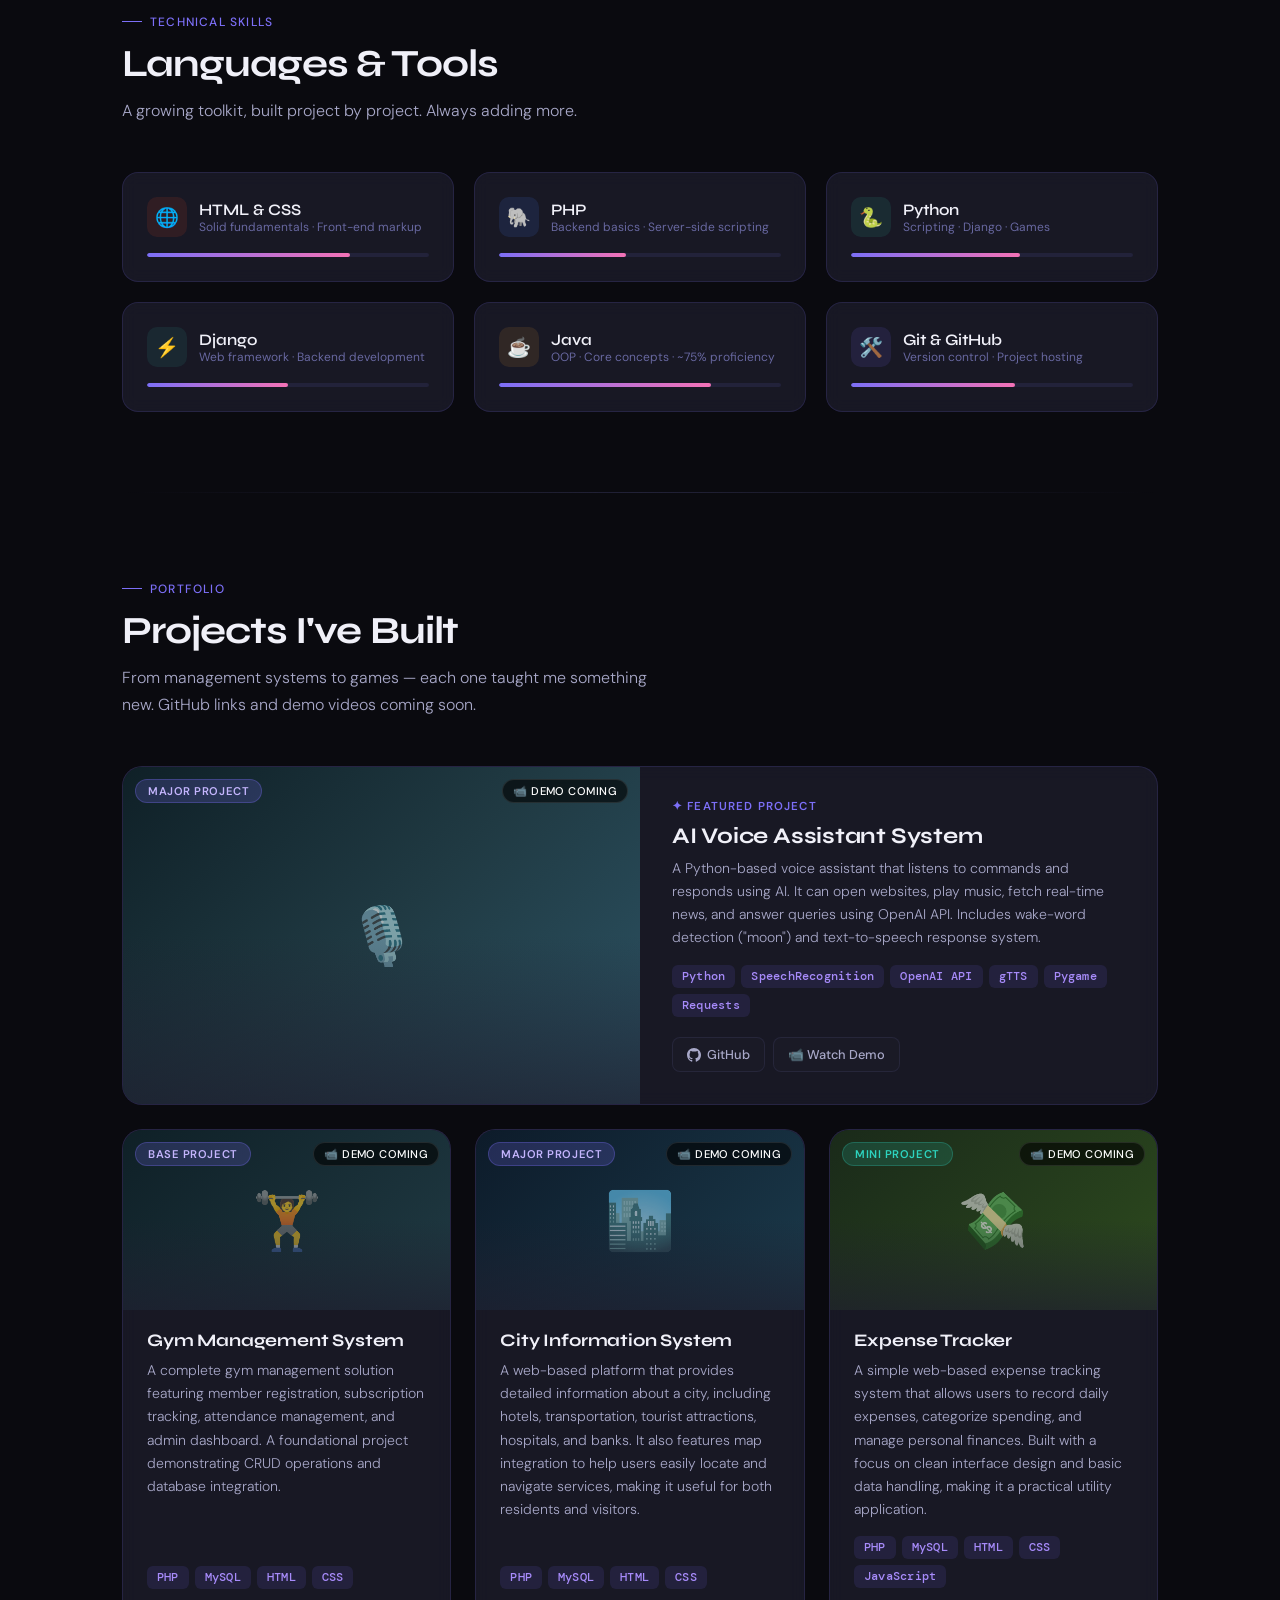
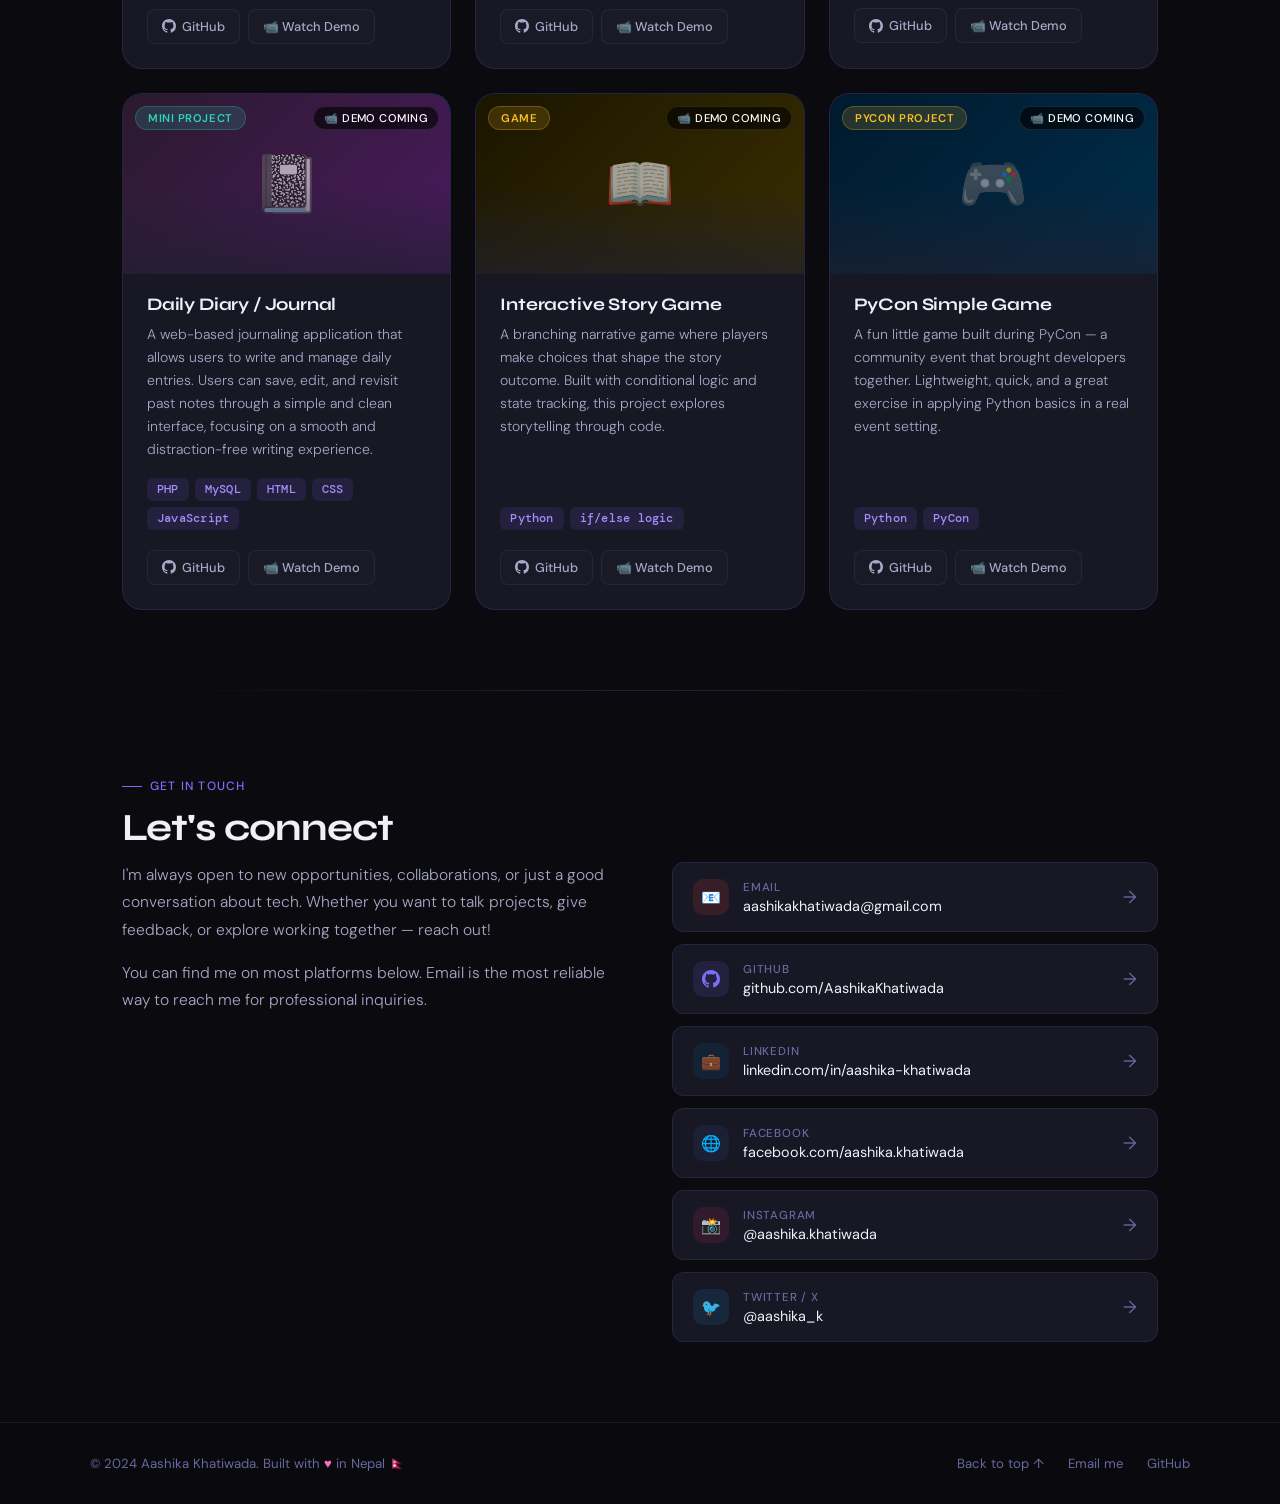
==== commit 1290c2bd: "Updated project section" ====
--- a/index.html
+++ b/index.html
@@ -1182,31 +1182,42 @@
   </div>
 </div>
 
-      <!-- Daily Journal -->
-      <div class="project-card reveal">
-        <div class="project-media" style="background:linear-gradient(135deg,#2a1a2e,#4a1a5e);">
-          <div class="project-media-icon">📓</div>
-          <div class="project-media-overlay"></div>
-          <span class="project-type-badge badge-mini">Mini Project</span>
-          <span class="project-video-badge">📹 Demo Coming</span>
-        </div>
-        <div class="project-body">
-          <h3 class="project-title">Daily Diary / Journal</h3>
-          <p class="project-desc">A personal journaling app where users can write daily entries, tag moods, and revisit past reflections. Clean, distraction-free interface focused on the writing experience.</p>
-          <div class="project-tags">
-            <span class="tag">Python</span>
-            <span class="tag">Django</span>
-            <span class="tag">CSS</span>
-          </div>
-          <div class="project-links">
-            <a href="https://github.com/AashikaKhatiwada" target="_blank" class="project-link">
-              <svg viewBox="0 0 24 24"><path d="M12 0C5.37 0 0 5.37 0 12c0 5.31 3.435 9.795 8.205 11.385.6.105.825-.255.825-.57 0-.285-.015-1.23-.015-2.235-3.015.555-3.795-.735-4.035-1.41-.135-.345-.72-1.41-1.23-1.695-.42-.225-1.02-.78-.015-.795.945-.015 1.62.87 1.845 1.23 1.08 1.815 2.805 1.305 3.495.99.105-.78.42-1.305.765-1.605-2.67-.3-5.46-1.335-5.46-5.925 0-1.305.465-2.385 1.23-3.225-.12-.3-.54-1.53.12-3.18 0 0 1.005-.315 3.3 1.23.96-.27 1.98-.405 3-.405s2.04.135 3 .405c2.295-1.56 3.3-1.23 3.3-1.23.66 1.65.24 2.88.12 3.18.765.84 1.23 1.905 1.23 3.225 0 4.605-2.805 5.625-5.475 5.925.435.375.81 1.095.81 2.22 0 1.605-.015 2.895-.015 3.3 0 .315.225.69.825.57A12.02 12.02 0 0024 12c0-6.63-5.37-12-12-12z"/></svg>
-              GitHub
-            </a>
-            <a href="#" class="project-link">📹 Watch Demo</a>
-          </div>
-        </div>
-      </div>
+     <!-- Daily Journal -->
+<div class="project-card reveal">
+  <div class="project-media" style="background:linear-gradient(135deg,#2a1a2e,#4a1a5e);">
+    <div class="project-media-icon">📓</div>
+    <div class="project-media-overlay"></div>
+    <span class="project-type-badge badge-mini">Mini Project</span>
+    <span class="project-video-badge">📹 Demo Coming</span>
+  </div>
+
+  <div class="project-body">
+    <h3 class="project-title">Daily Diary / Journal</h3>
+
+    <p class="project-desc">
+      A web-based journaling application that allows users to write and manage daily entries. Users can save, edit, and revisit past notes through a simple and clean interface, focusing on a smooth and distraction-free writing experience.
+    </p>
+
+    <div class="project-tags">
+      <span class="tag">PHP</span>
+      <span class="tag">MySQL</span>
+      <span class="tag">HTML</span>
+      <span class="tag">CSS</span>
+      <span class="tag">JavaScript</span>
+    </div>
+
+    <div class="project-links">
+      <a href="https://github.com/aashikaK/Daily-Diary-or-Journal" target="_blank" class="project-link">
+        <svg viewBox="0 0 24 24">
+          <path d="M12 0C5.37 0 0 5.37 0 12c0 5.31 3.435 9.795 8.205 11.385.6.105.825-.255.825-.57 0-.285-.015-1.23-.015-2.235-3.015.555-3.795-.735-4.035-1.41-.135-.345-.72-1.41-1.23-1.695-.42-.225-1.02-.78-.015-.795.945-.015 1.62.87 1.845 1.23 1.08 1.815 2.805 1.305 3.495.99.105-.78.42-1.305.765-1.605-2.67-.3-5.46-1.335-5.46-5.925 0-1.305.465-2.385 1.23-3.225-.12-.3-.54-1.53.12-3.18 0 0 1.005-.315 3.3 1.23.96-.27 1.98-.405 3-.405s2.04.135 3 .405c2.295-1.56 3.3-1.23 3.3-1.23.66 1.65.24 2.88.12 3.18.765.84 1.23 1.905 1.23 3.225 0 4.605-2.805 5.625-5.475 5.925.435.375.81 1.095.81 2.22 0 1.605-.015 2.895-.015 3.3 0 .315.225.69.825.57A12.02 12 0 0024 12c0-6.63-5.37-12-12-12z"/>
+        </svg>
+        GitHub
+      </a>
+
+      <a href="#" class="project-link">📹 Watch Demo</a>
+    </div>
+  </div>
+</div>
 
       <!-- Interactive Story Game -->
       <div class="project-card reveal reveal-delay-1">
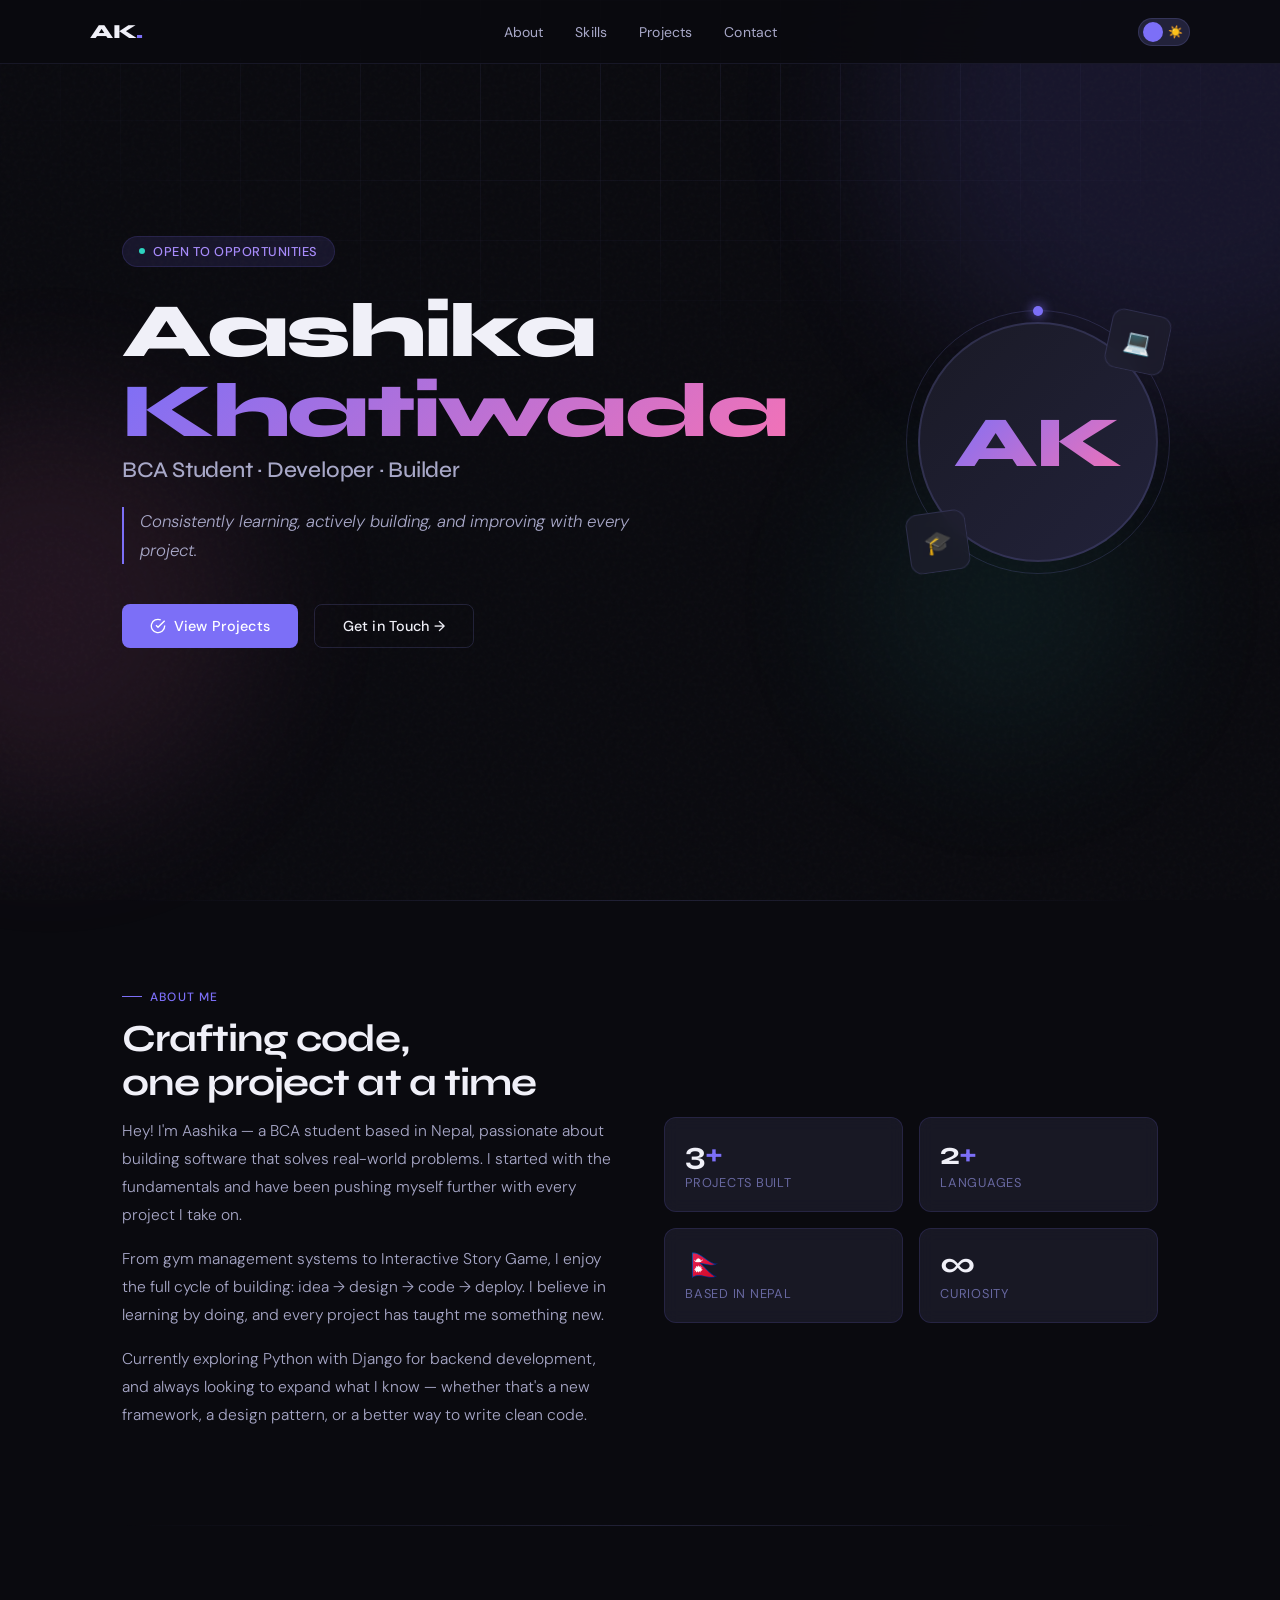
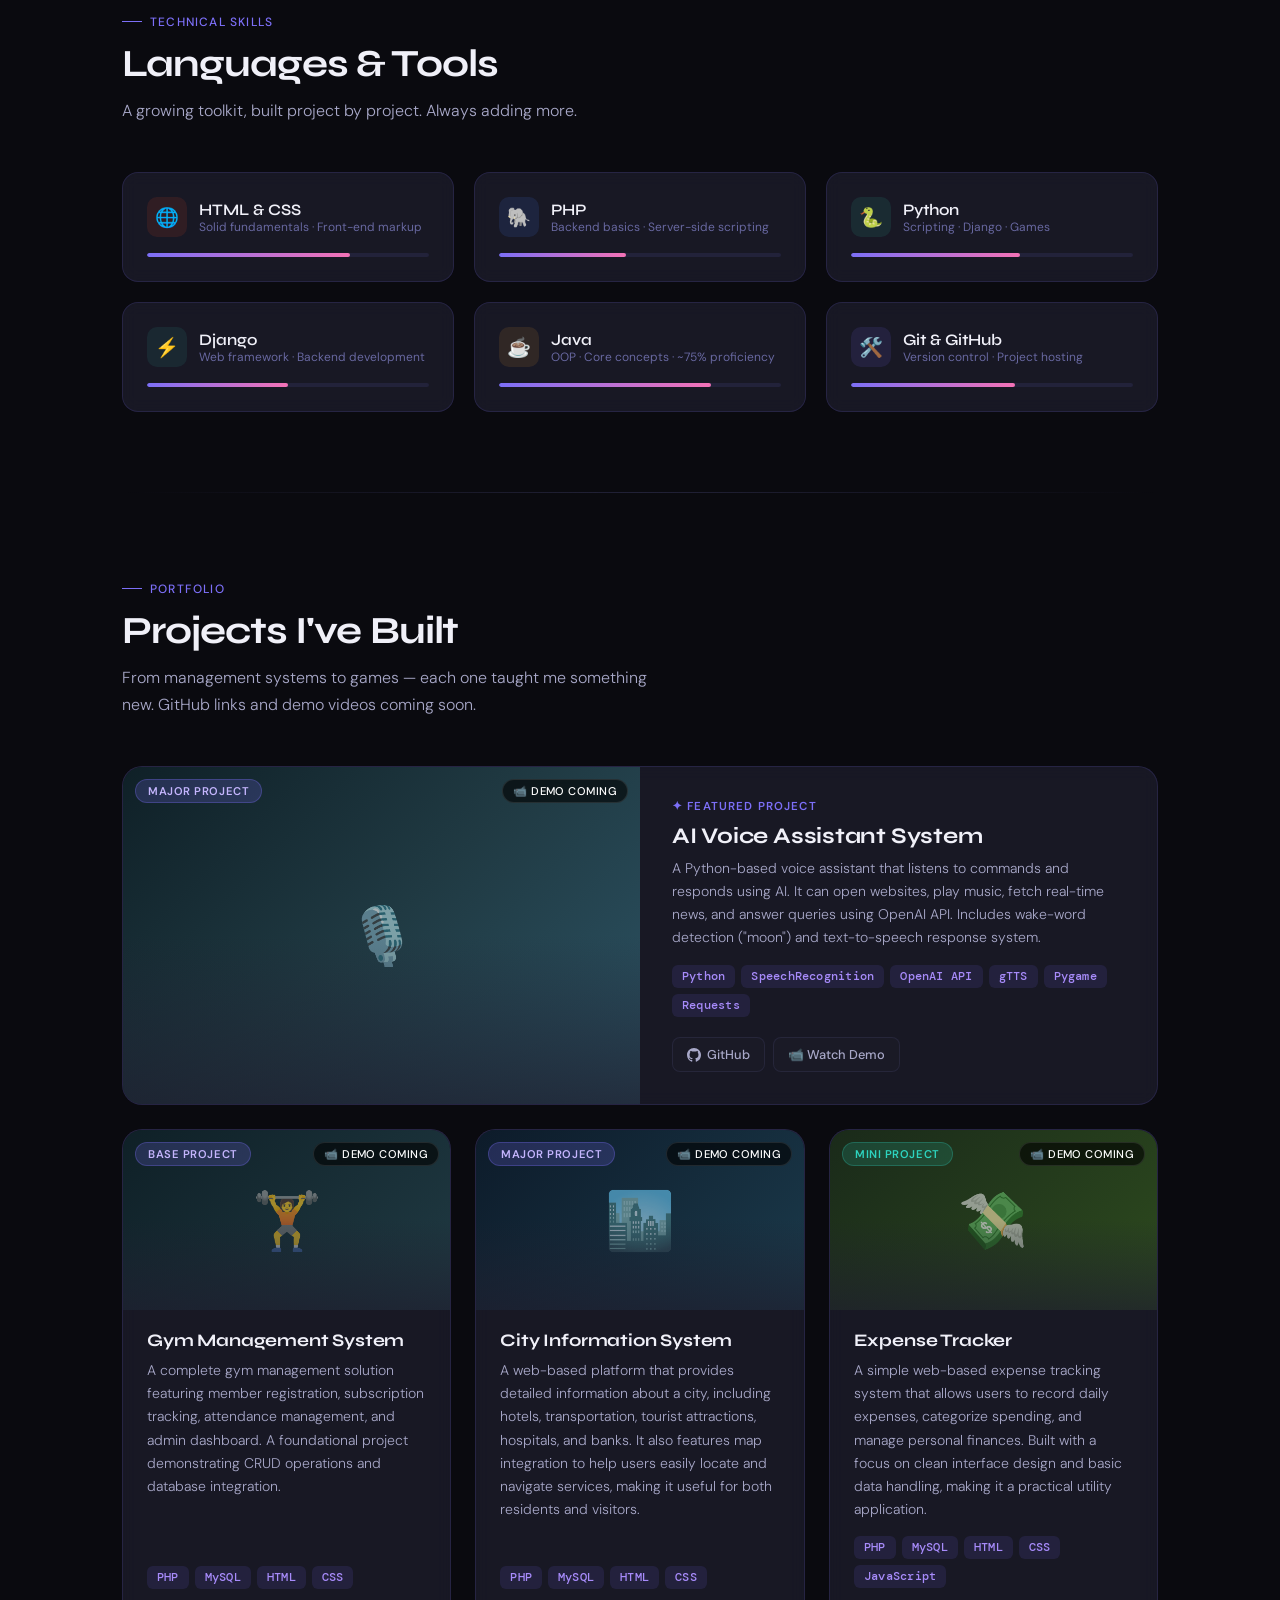
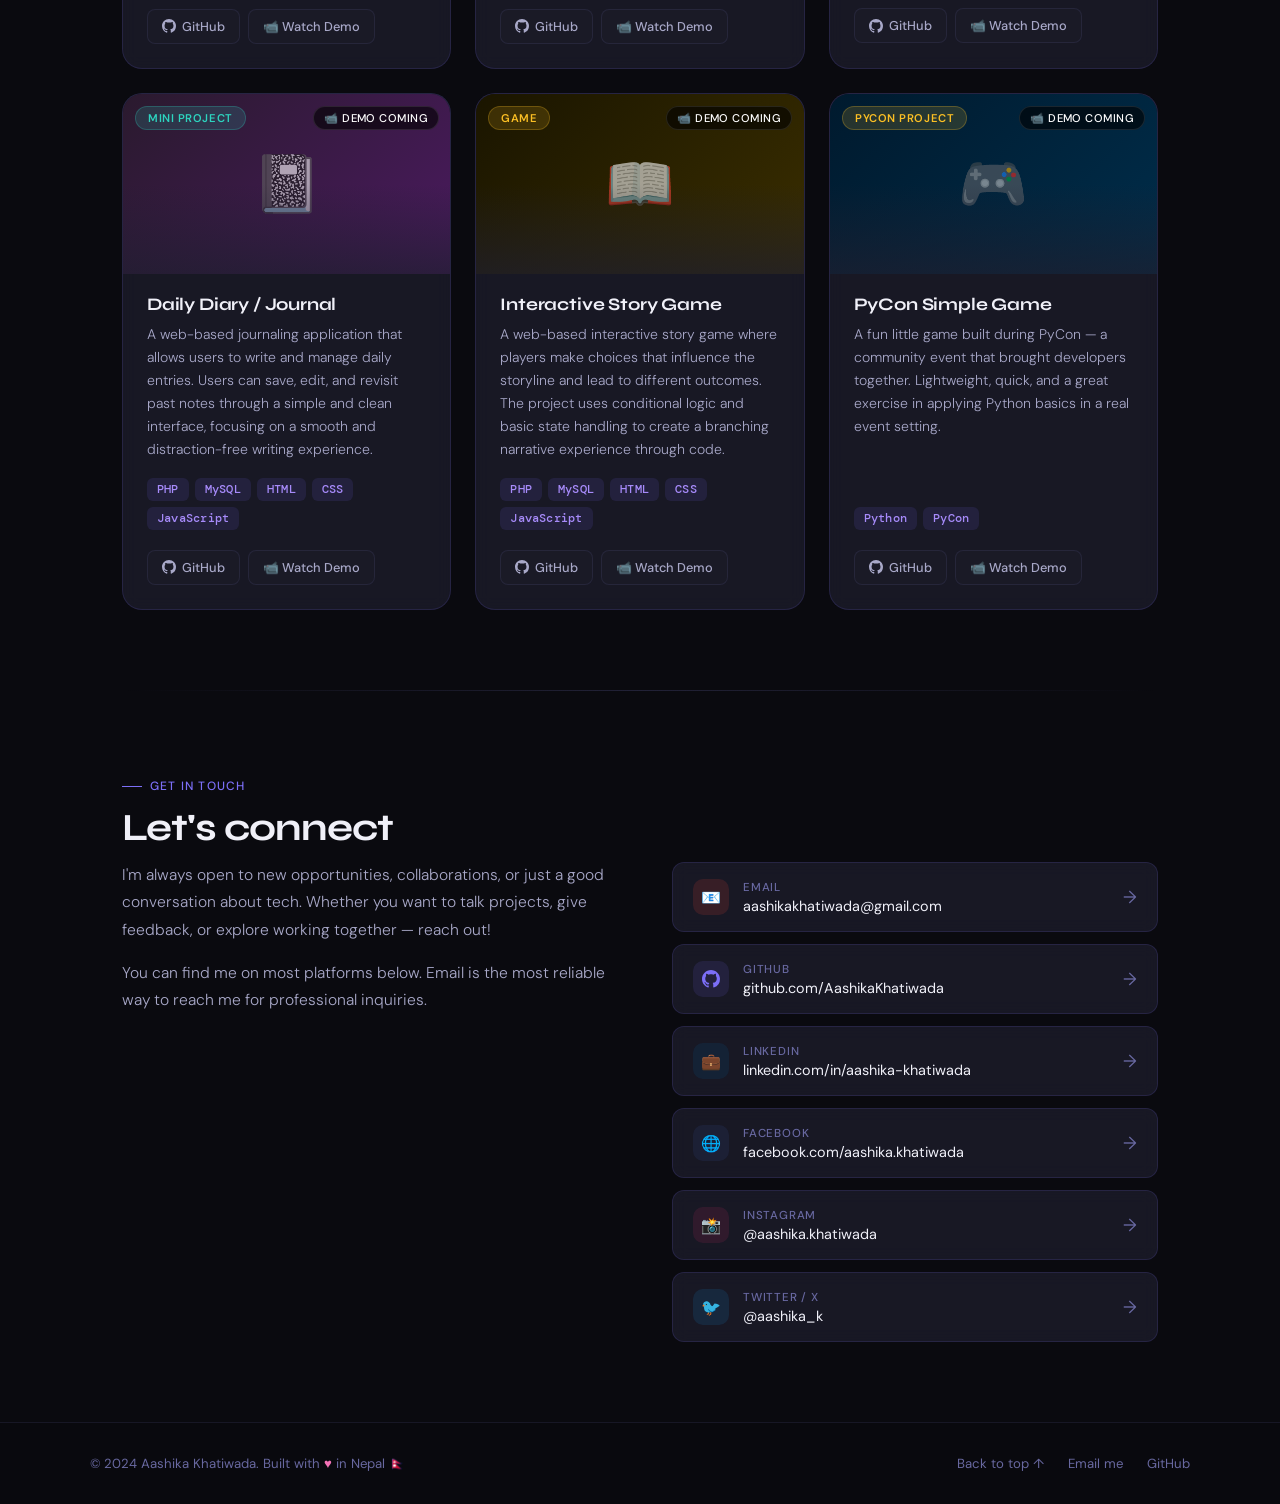
==== commit 458ad31e: "Updated project section" ====
--- a/index.html
+++ b/index.html
@@ -1219,30 +1219,42 @@
   </div>
 </div>
 
-      <!-- Interactive Story Game -->
-      <div class="project-card reveal reveal-delay-1">
-        <div class="project-media" style="background:linear-gradient(135deg,#1a1500,#3a2e00);">
-          <div class="project-media-icon">📖</div>
-          <div class="project-media-overlay"></div>
-          <span class="project-type-badge badge-game">Game</span>
-          <span class="project-video-badge">📹 Demo Coming</span>
-        </div>
-        <div class="project-body">
-          <h3 class="project-title">Interactive Story Game</h3>
-          <p class="project-desc">A branching narrative game where players make choices that shape the story outcome. Built with conditional logic and state tracking, this project explores storytelling through code.</p>
-          <div class="project-tags">
-            <span class="tag">Python</span>
-            <span class="tag">if/else logic</span>
-          </div>
-          <div class="project-links">
-            <a href="https://github.com/AashikaKhatiwada" target="_blank" class="project-link">
-              <svg viewBox="0 0 24 24"><path d="M12 0C5.37 0 0 5.37 0 12c0 5.31 3.435 9.795 8.205 11.385.6.105.825-.255.825-.57 0-.285-.015-1.23-.015-2.235-3.015.555-3.795-.735-4.035-1.41-.135-.345-.72-1.41-1.23-1.695-.42-.225-1.02-.78-.015-.795.945-.015 1.62.87 1.845 1.23 1.08 1.815 2.805 1.305 3.495.99.105-.78.42-1.305.765-1.605-2.67-.3-5.46-1.335-5.46-5.925 0-1.305.465-2.385 1.23-3.225-.12-.3-.54-1.53.12-3.18 0 0 1.005-.315 3.3 1.23.96-.27 1.98-.405 3-.405s2.04.135 3 .405c2.295-1.56 3.3-1.23 3.3-1.23.66 1.65.24 2.88.12 3.18.765.84 1.23 1.905 1.23 3.225 0 4.605-2.805 5.625-5.475 5.925.435.375.81 1.095.81 2.22 0 1.605-.015 2.895-.015 3.3 0 .315.225.69.825.57A12.02 12.02 0 0024 12c0-6.63-5.37-12-12-12z"/></svg>
-              GitHub
-            </a>
-            <a href="#" class="project-link">📹 Watch Demo</a>
-          </div>
-        </div>
-      </div>
+     <!-- Interactive Story Game -->
+<div class="project-card reveal reveal-delay-1">
+  <div class="project-media" style="background:linear-gradient(135deg,#1a1500,#3a2e00);">
+    <div class="project-media-icon">📖</div>
+    <div class="project-media-overlay"></div>
+    <span class="project-type-badge badge-game">Game</span>
+    <span class="project-video-badge">📹 Demo Coming</span>
+  </div>
+
+  <div class="project-body">
+    <h3 class="project-title">Interactive Story Game</h3>
+
+    <p class="project-desc">
+      A web-based interactive story game where players make choices that influence the storyline and lead to different outcomes. The project uses conditional logic and basic state handling to create a branching narrative experience through code.
+    </p>
+
+    <div class="project-tags">
+      <span class="tag">PHP</span>
+      <span class="tag">MySQL</span>
+      <span class="tag">HTML</span>
+      <span class="tag">CSS</span>
+      <span class="tag">JavaScript</span>
+    </div>
+
+    <div class="project-links">
+      <a href="https://github.com/aashikaK/Interactive-Story-Game" target="_blank" class="project-link">
+        <svg viewBox="0 0 24 24">
+          <path d="M12 0C5.37 0 0 5.37 0 12c0 5.31 3.435 9.795 8.205 11.385.6.105.825-.255.825-.57 0-.285-.015-1.23-.015-2.235-3.015.555-3.795-.735-4.035-1.41-.135-.345-.72-1.41-1.23-1.695-.42-.225-1.02-.78-.015-.795.945-.015 1.62.87 1.845 1.23 1.08 1.815 2.805 1.305 3.495.99.105-.78.42-1.305.765-1.605-2.67-.3-5.46-1.335-5.46-5.925 0-1.305.465-2.385 1.23-3.225-.12-.3-.54-1.53.12-3.18 0 0 1.005-.315 3.3 1.23.96-.27 1.98-.405 3-.405s2.04.135 3 .405c2.295-1.56 3.3-1.23 3.3-1.23.66 1.65.24 2.88.12 3.18.765.84 1.23 1.905 1.23 3.225 0 4.605-2.805 5.625-5.475 5.925.435.375.81 1.095.81 2.22 0 1.605-.015 2.895-.015 3.3 0 .315.225.69.825.57A12.02 12 0 0024 12c0-6.63-5.37-12-12-12z"/>
+        </svg>
+        GitHub
+      </a>
+
+      <a href="#" class="project-link">📹 Watch Demo</a>
+    </div>
+  </div>
+</div>
 
       <!-- PyCon Game -->
       <div class="project-card reveal reveal-delay-2">
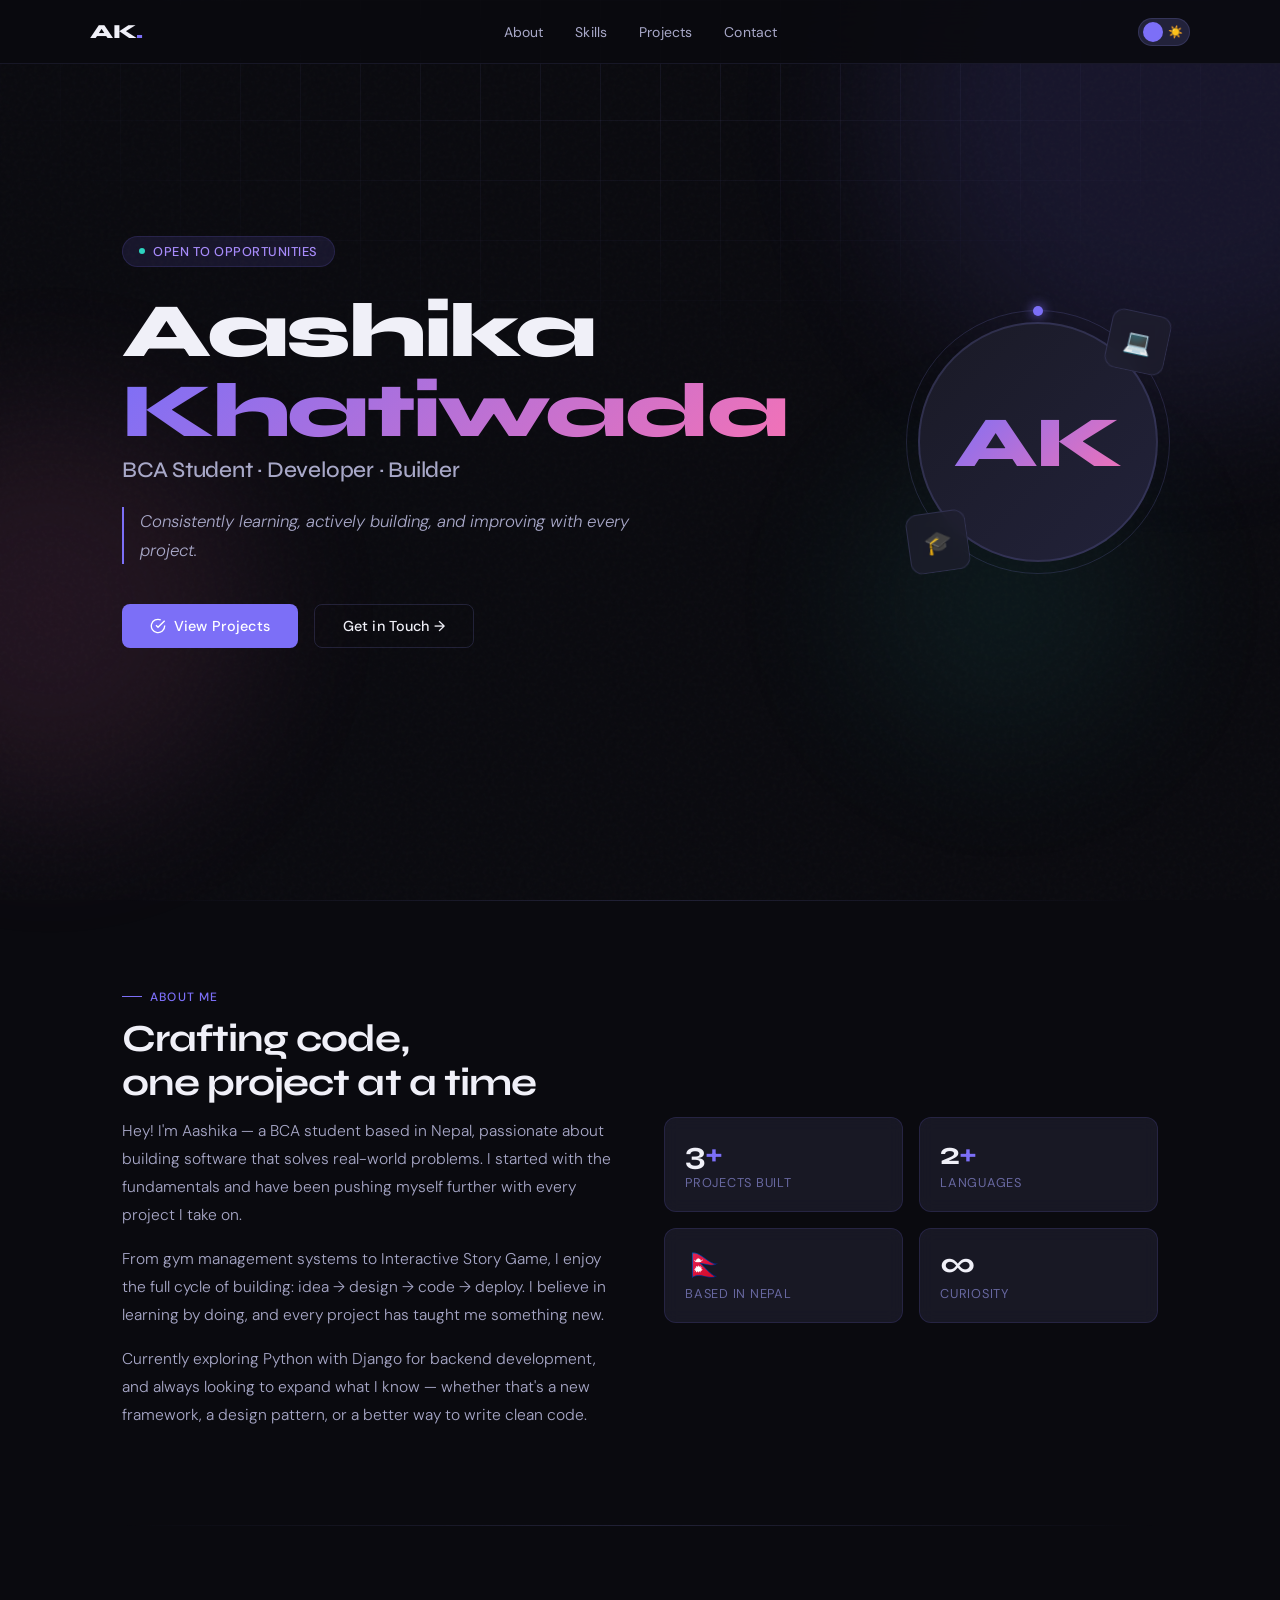
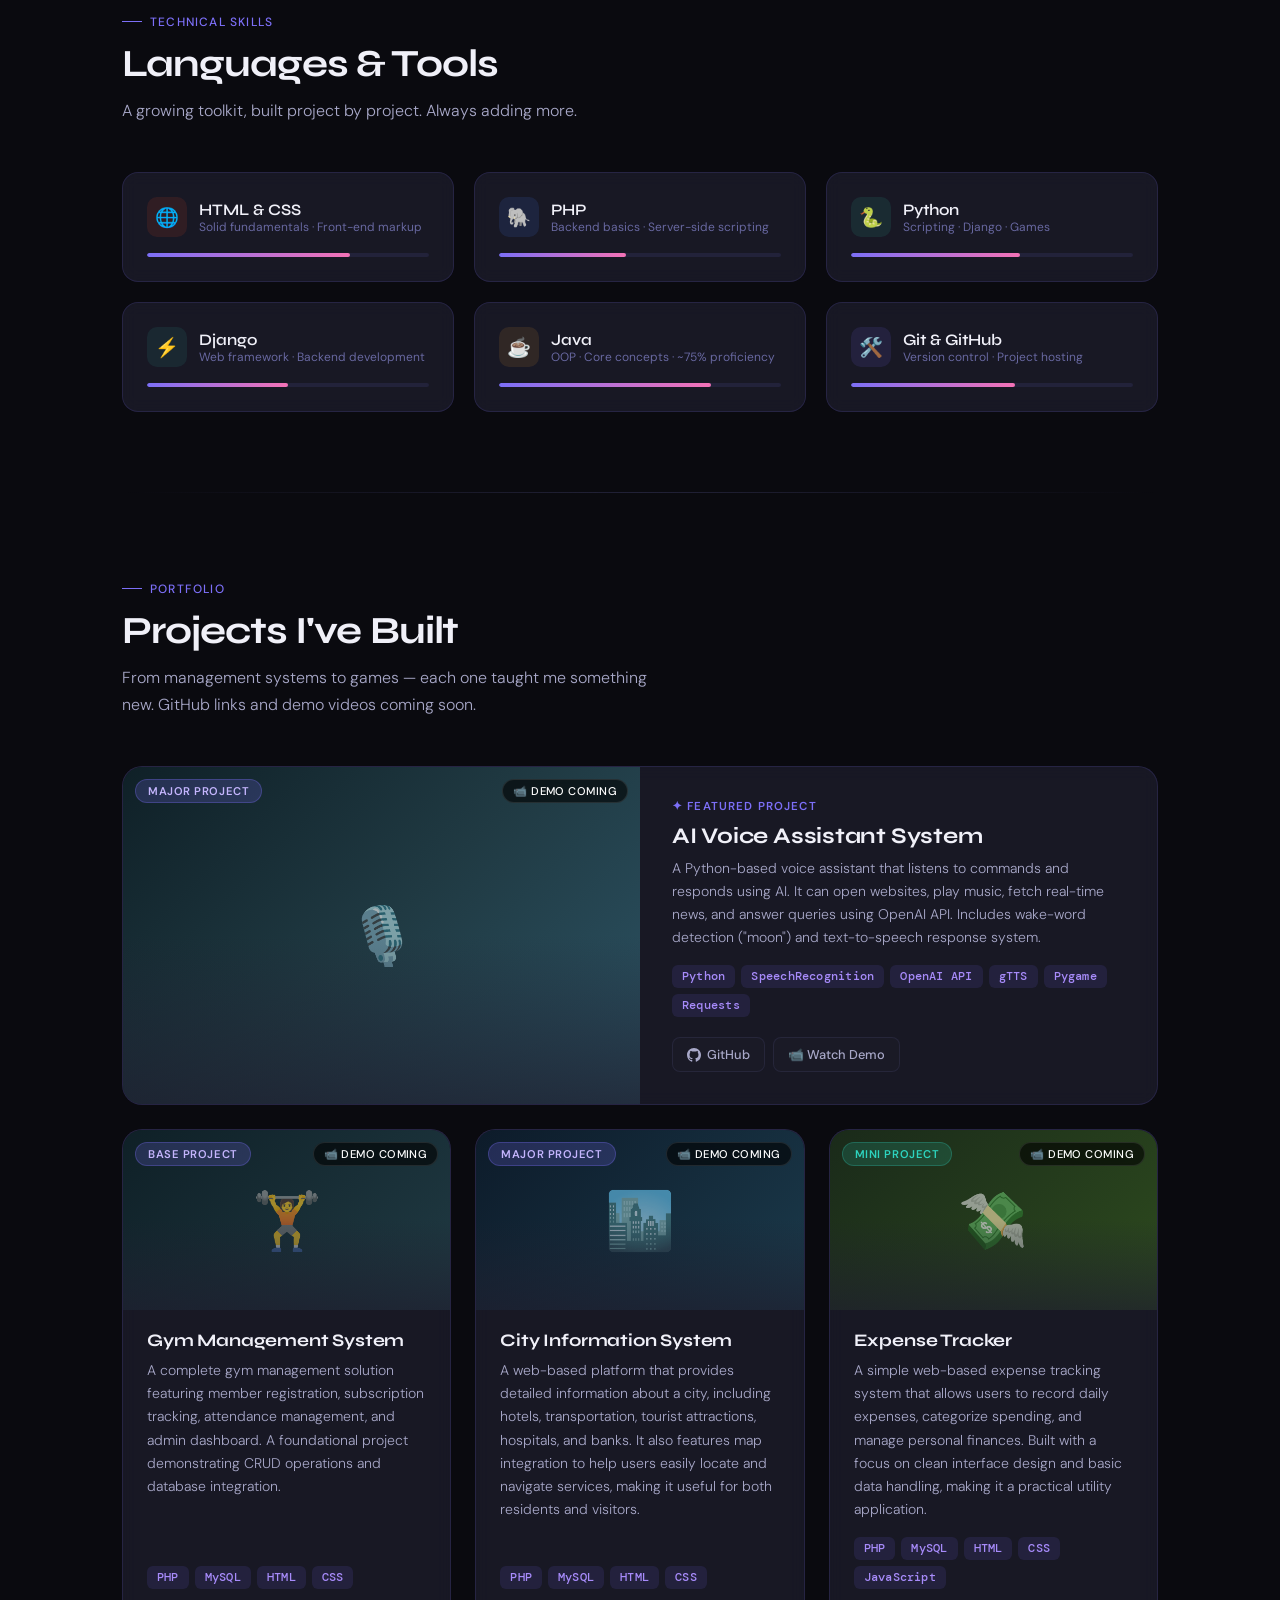
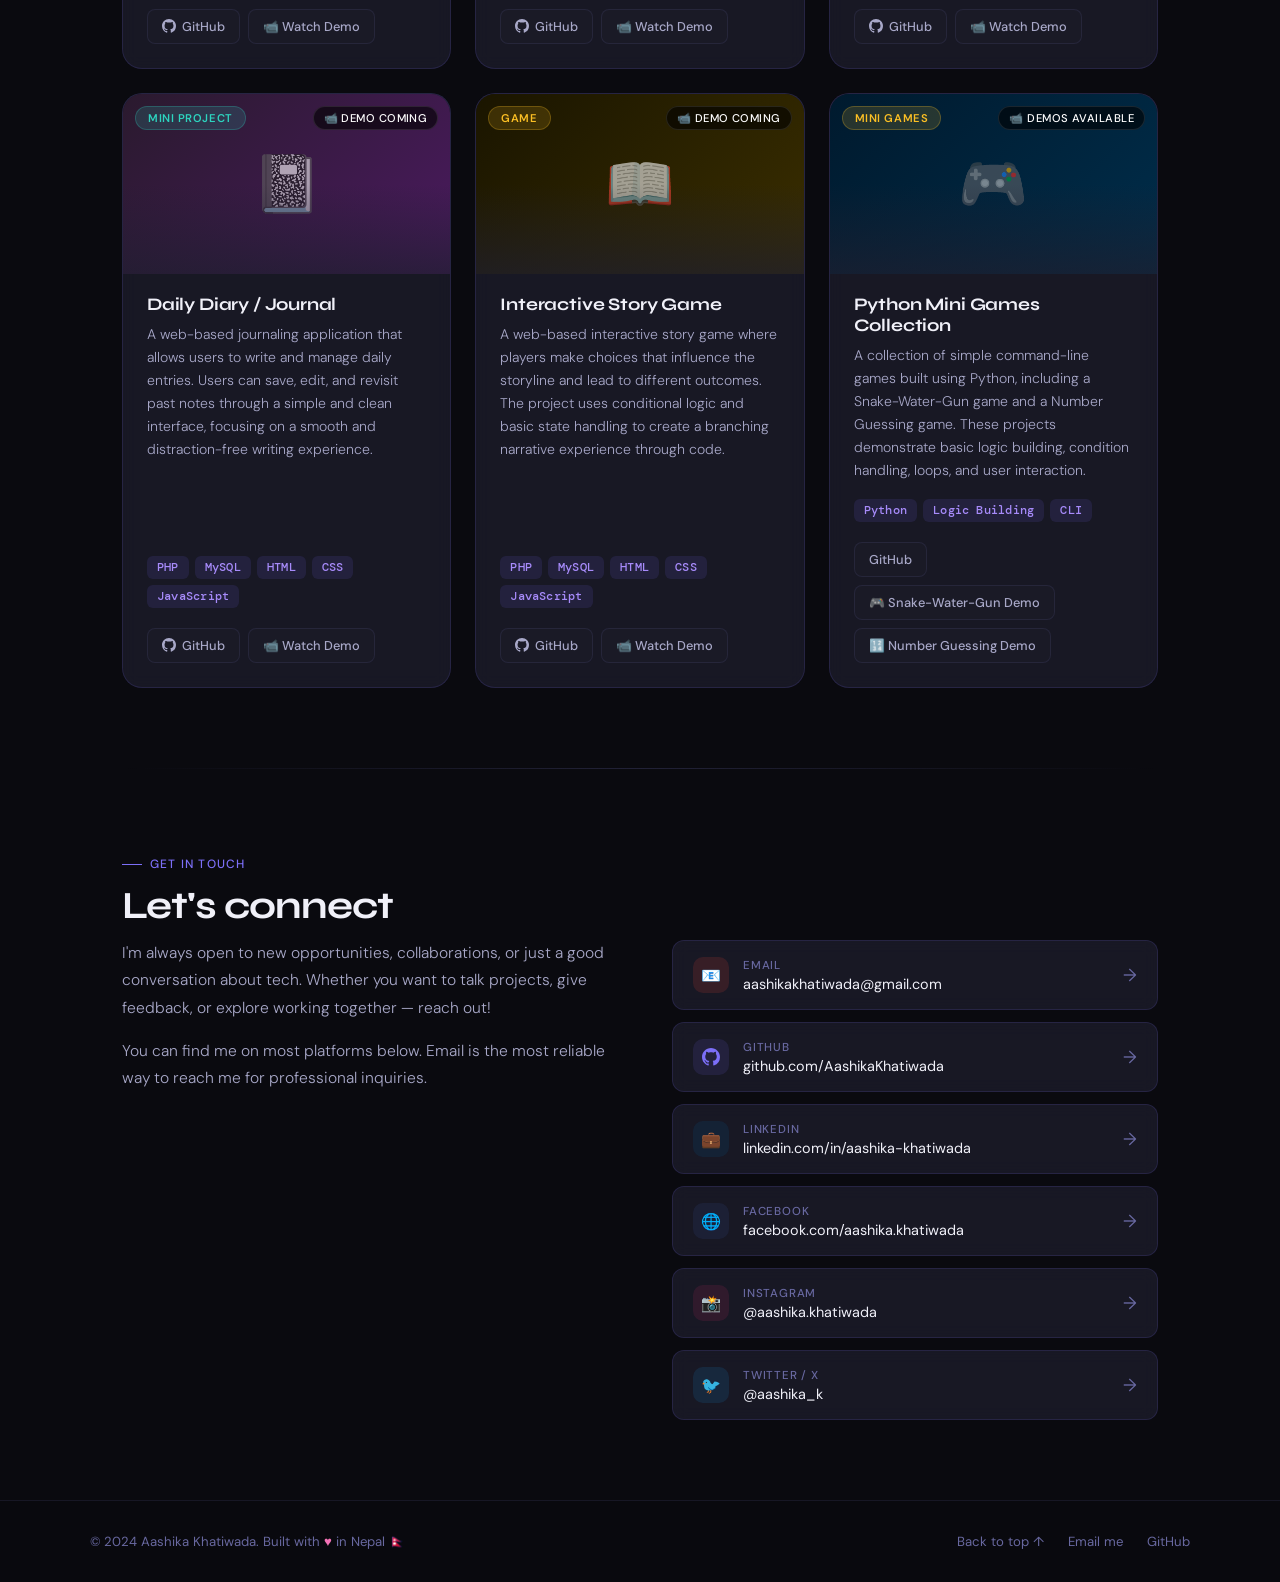
==== commit 52b1cb61: "Updated project section" ====
--- a/index.html
+++ b/index.html
@@ -1256,30 +1256,38 @@
   </div>
 </div>
 
-      <!-- PyCon Game -->
-      <div class="project-card reveal reveal-delay-2">
-        <div class="project-media" style="background:linear-gradient(135deg,#001a2e,#002d4a);">
-          <div class="project-media-icon">🎮</div>
-          <div class="project-media-overlay"></div>
-          <span class="project-type-badge badge-game">PyCon Project</span>
-          <span class="project-video-badge">📹 Demo Coming</span>
-        </div>
-        <div class="project-body">
-          <h3 class="project-title">PyCon Simple Game</h3>
-          <p class="project-desc">A fun little game built during PyCon — a community event that brought developers together. Lightweight, quick, and a great exercise in applying Python basics in a real event setting.</p>
-          <div class="project-tags">
-            <span class="tag">Python</span>
-            <span class="tag">PyCon</span>
-          </div>
-          <div class="project-links">
-            <a href="https://github.com/AashikaKhatiwada" target="_blank" class="project-link">
-              <svg viewBox="0 0 24 24"><path d="M12 0C5.37 0 0 5.37 0 12c0 5.31 3.435 9.795 8.205 11.385.6.105.825-.255.825-.57 0-.285-.015-1.23-.015-2.235-3.015.555-3.795-.735-4.035-1.41-.135-.345-.72-1.41-1.23-1.695-.42-.225-1.02-.78-.015-.795.945-.015 1.62.87 1.845 1.23 1.08 1.815 2.805 1.305 3.495.99.105-.78.42-1.305.765-1.605-2.67-.3-5.46-1.335-5.46-5.925 0-1.305.465-2.385 1.23-3.225-.12-.3-.54-1.53.12-3.18 0 0 1.005-.315 3.3 1.23.96-.27 1.98-.405 3-.405s2.04.135 3 .405c2.295-1.56 3.3-1.23 3.3-1.23.66 1.65.24 2.88.12 3.18.765.84 1.23 1.905 1.23 3.225 0 4.605-2.805 5.625-5.475 5.925.435.375.81 1.095.81 2.22 0 1.605-.015 2.895-.015 3.3 0 .315.225.69.825.57A12.02 12.02 0 0024 12c0-6.63-5.37-12-12-12z"/></svg>
-              GitHub
-            </a>
-            <a href="#" class="project-link">📹 Watch Demo</a>
-          </div>
-        </div>
-      </div>
+      <!-- Python Mini Games -->
+<div class="project-card reveal reveal-delay-2">
+  <div class="project-media" style="background:linear-gradient(135deg,#001a2e,#002d4a);">
+    <div class="project-media-icon">🎮</div>
+    <div class="project-media-overlay"></div>
+    <span class="project-type-badge badge-game">Mini Games</span>
+    <span class="project-video-badge">📹 Demos Available</span>
+  </div>
+
+  <div class="project-body">
+    <h3 class="project-title">Python Mini Games Collection</h3>
+
+    <p class="project-desc">
+      A collection of simple command-line games built using Python, including a Snake-Water-Gun game and a Number Guessing game. These projects demonstrate basic logic building, condition handling, loops, and user interaction.
+    </p>
+
+    <div class="project-tags">
+      <span class="tag">Python</span>
+      <span class="tag">Logic Building</span>
+      <span class="tag">CLI</span>
+    </div>
+
+    <div class="project-links">
+      <a href="https://github.com/AashikaKhatiwada" target="_blank" class="project-link">
+        GitHub
+      </a>
+
+      <a href="#" class="project-link">🎮 Snake-Water-Gun Demo</a>
+      <a href="#" class="project-link">🔢 Number Guessing Demo</a>
+    </div>
+  </div>
+</div>
 
     </div>
   </section>
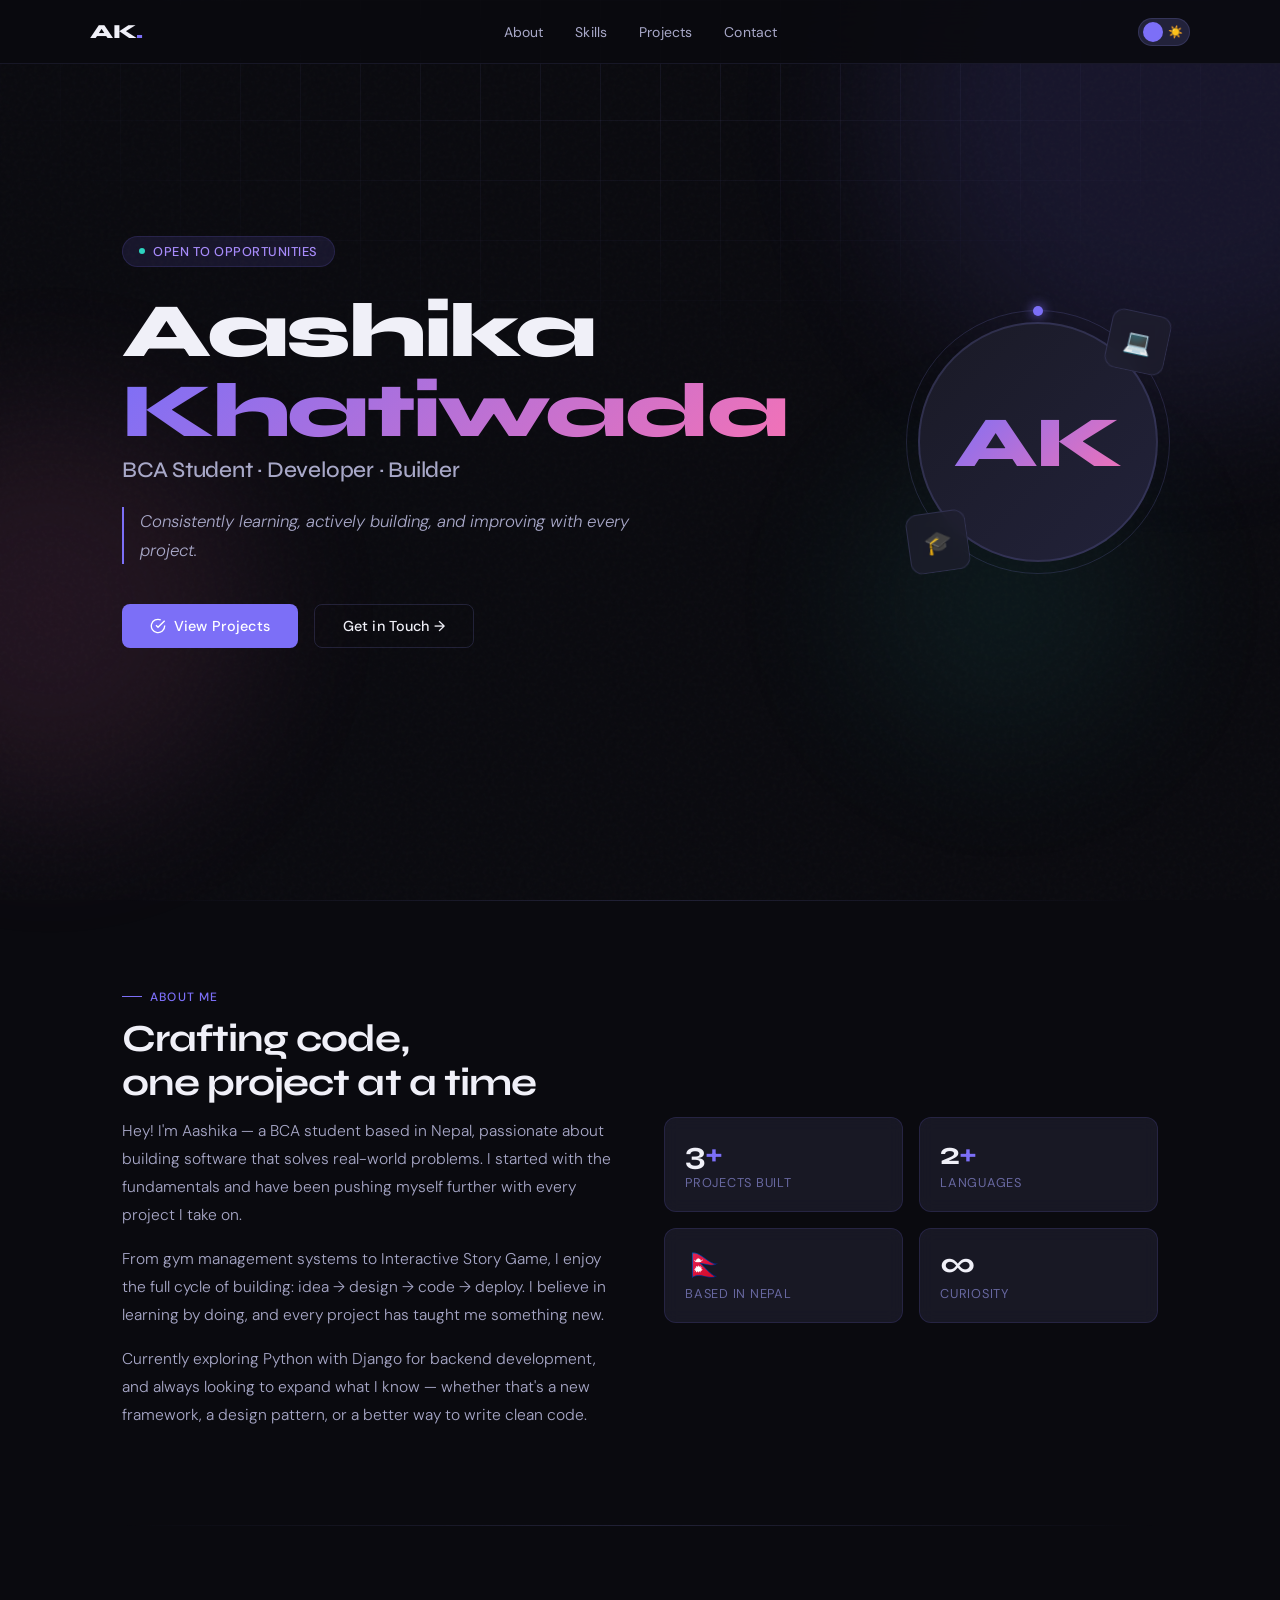
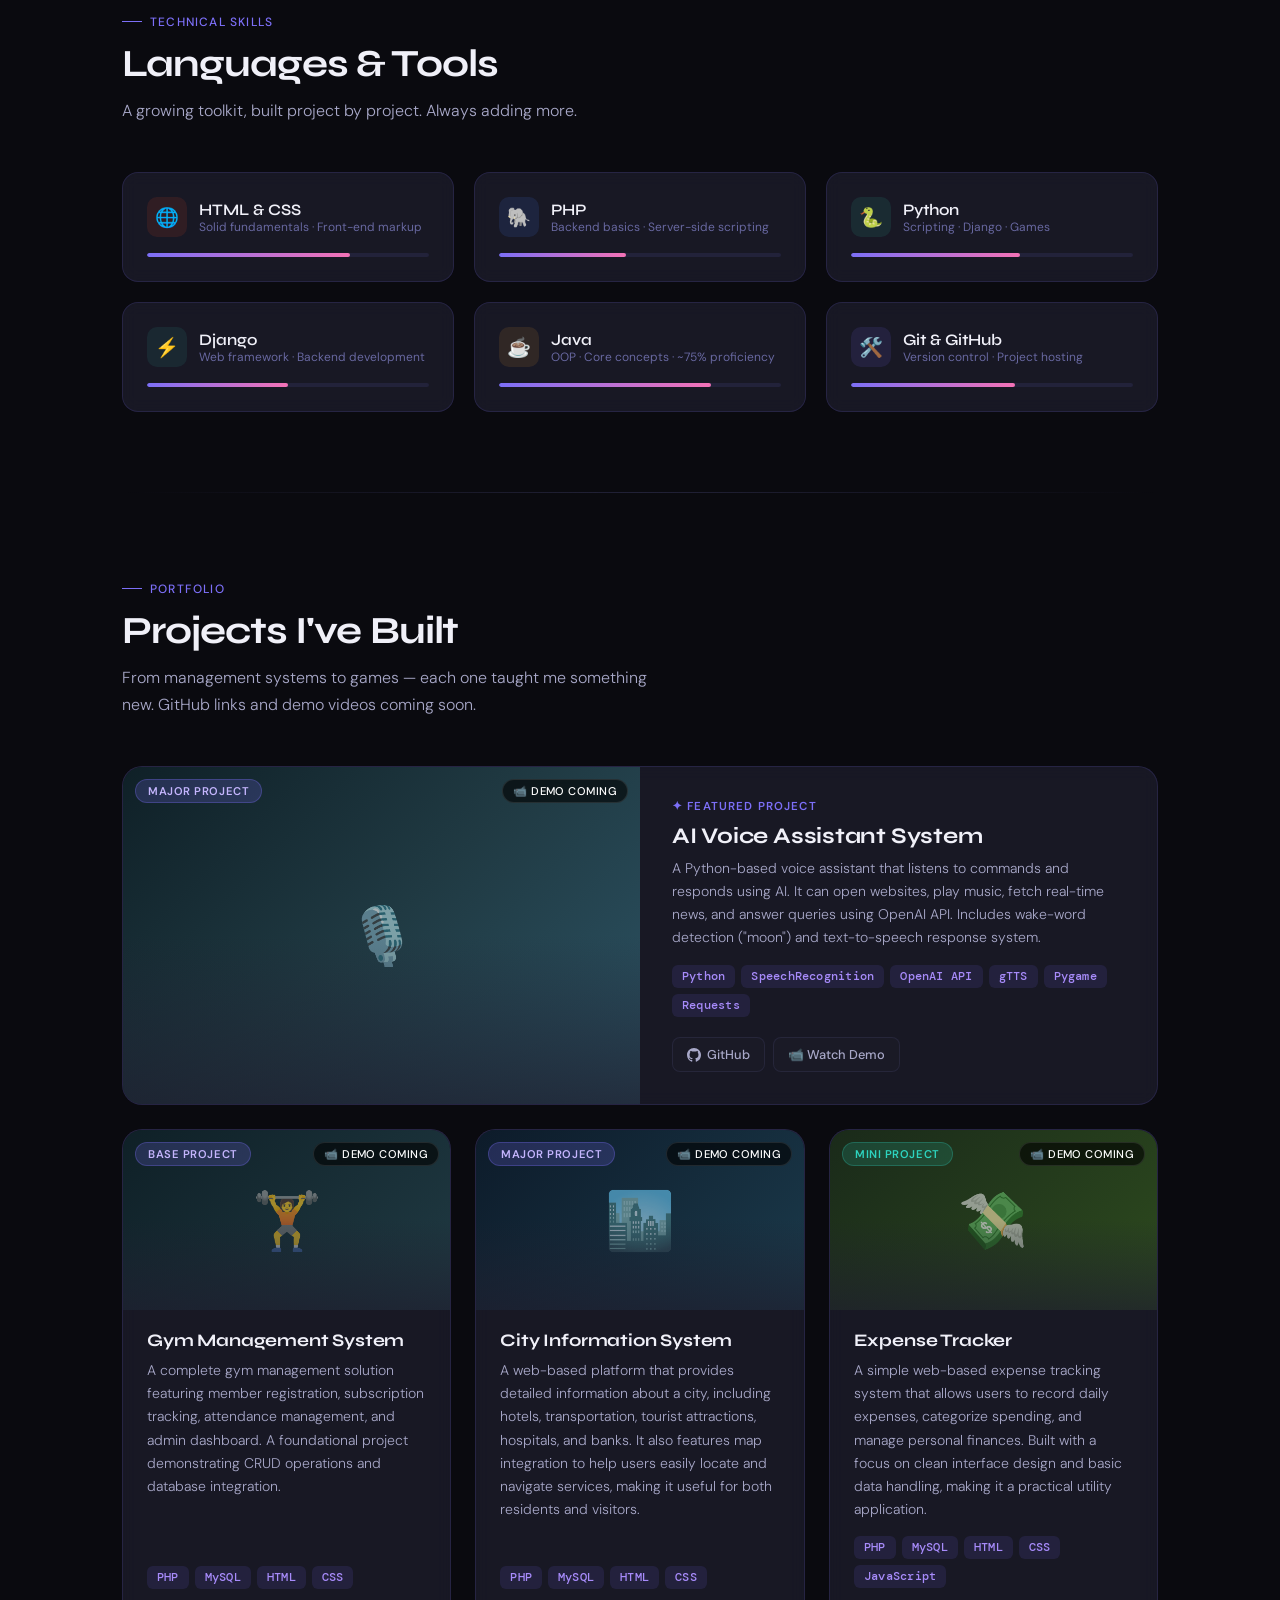
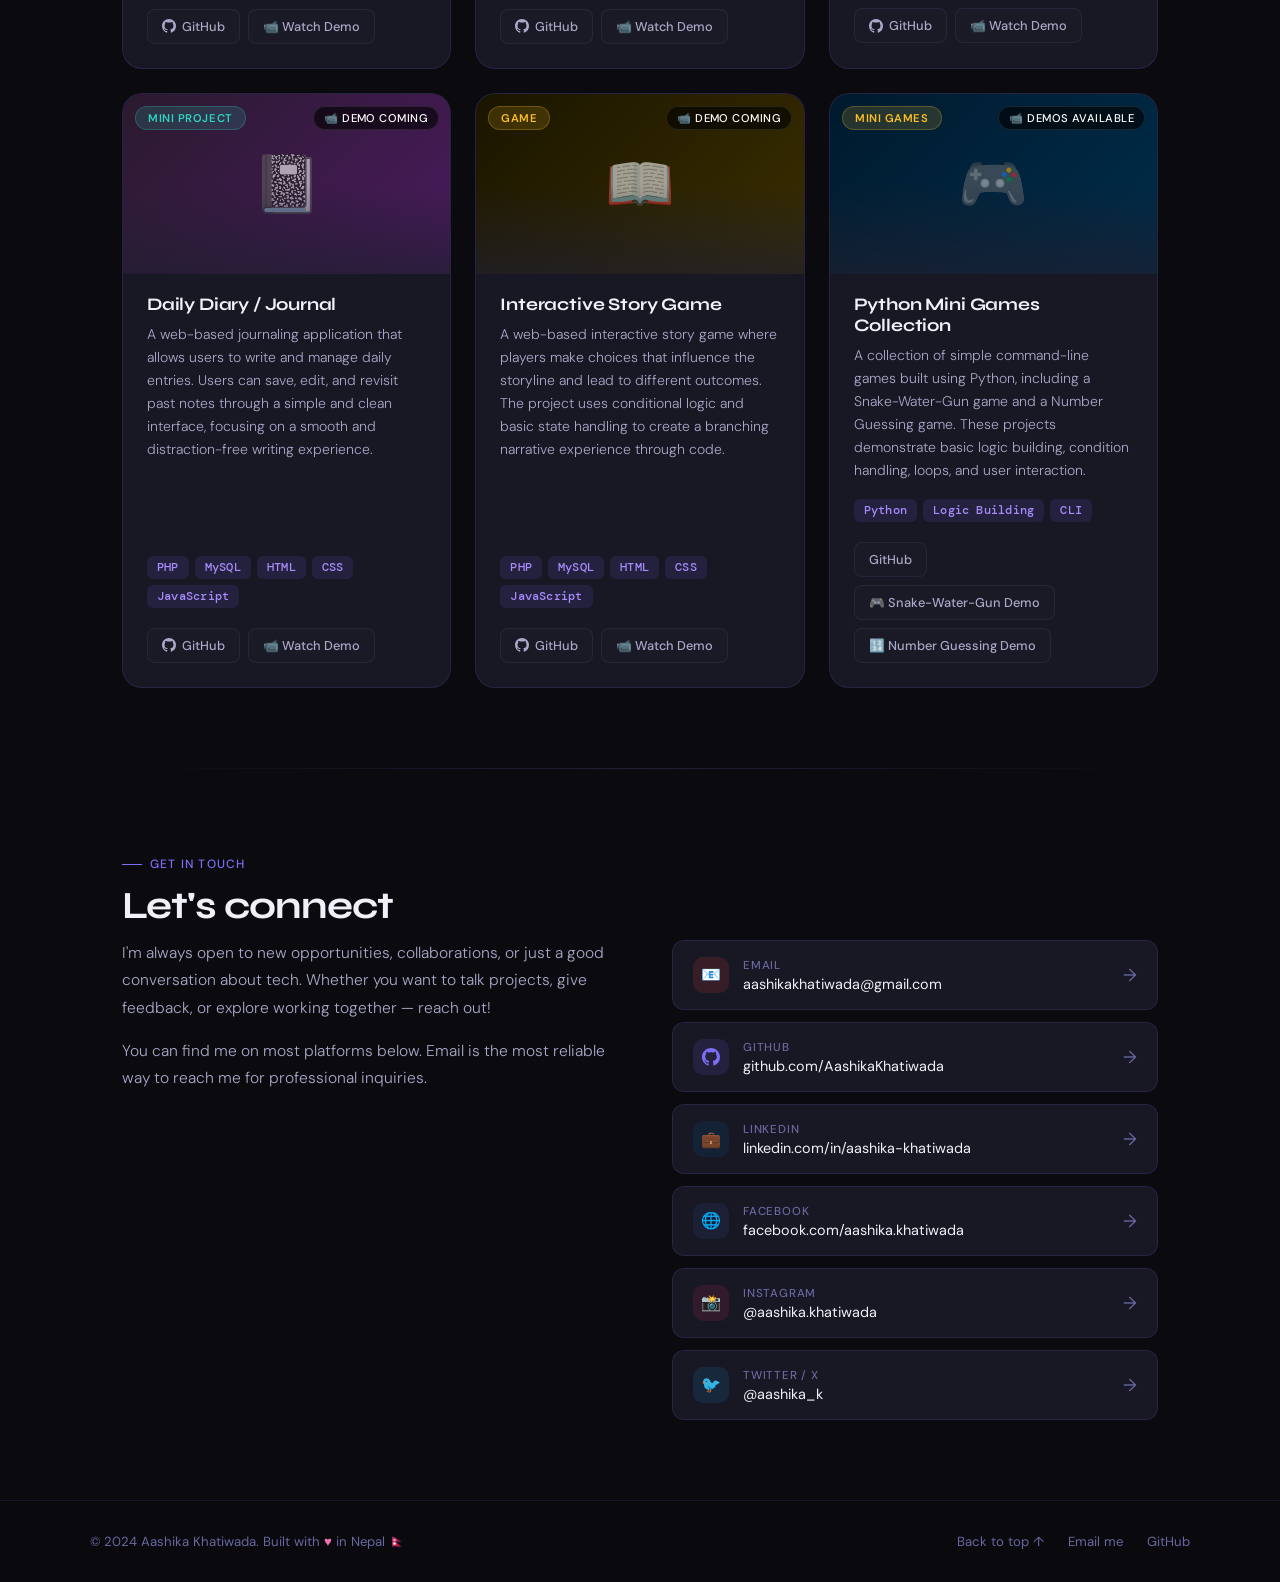
==== commit 74678a69: "Updated project section" ====
--- a/index.html
+++ b/index.html
@@ -1279,7 +1279,7 @@
     </div>
 
     <div class="project-links">
-      <a href="https://github.com/AashikaKhatiwada" target="_blank" class="project-link">
+      <a href="https://github.com/aashikaK/Python_Project" target="_blank" class="project-link">
         GitHub
       </a>
 
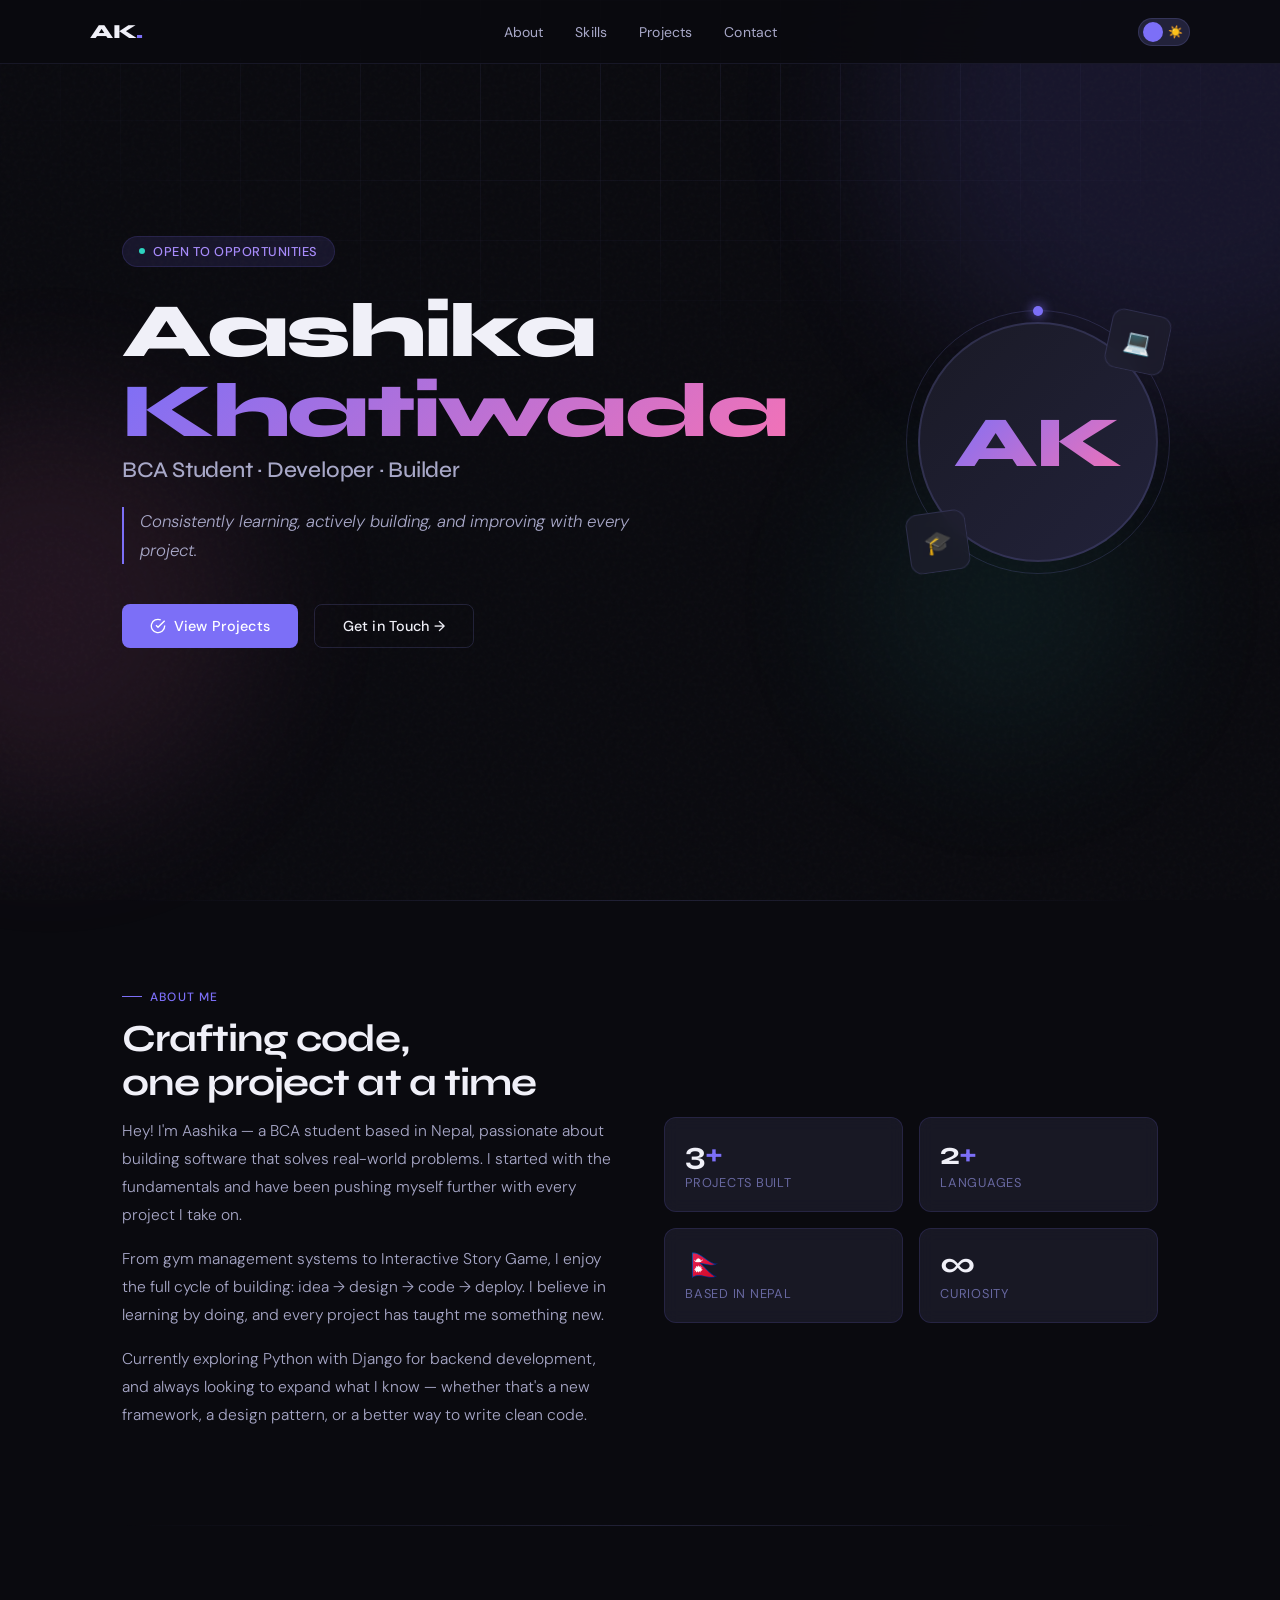
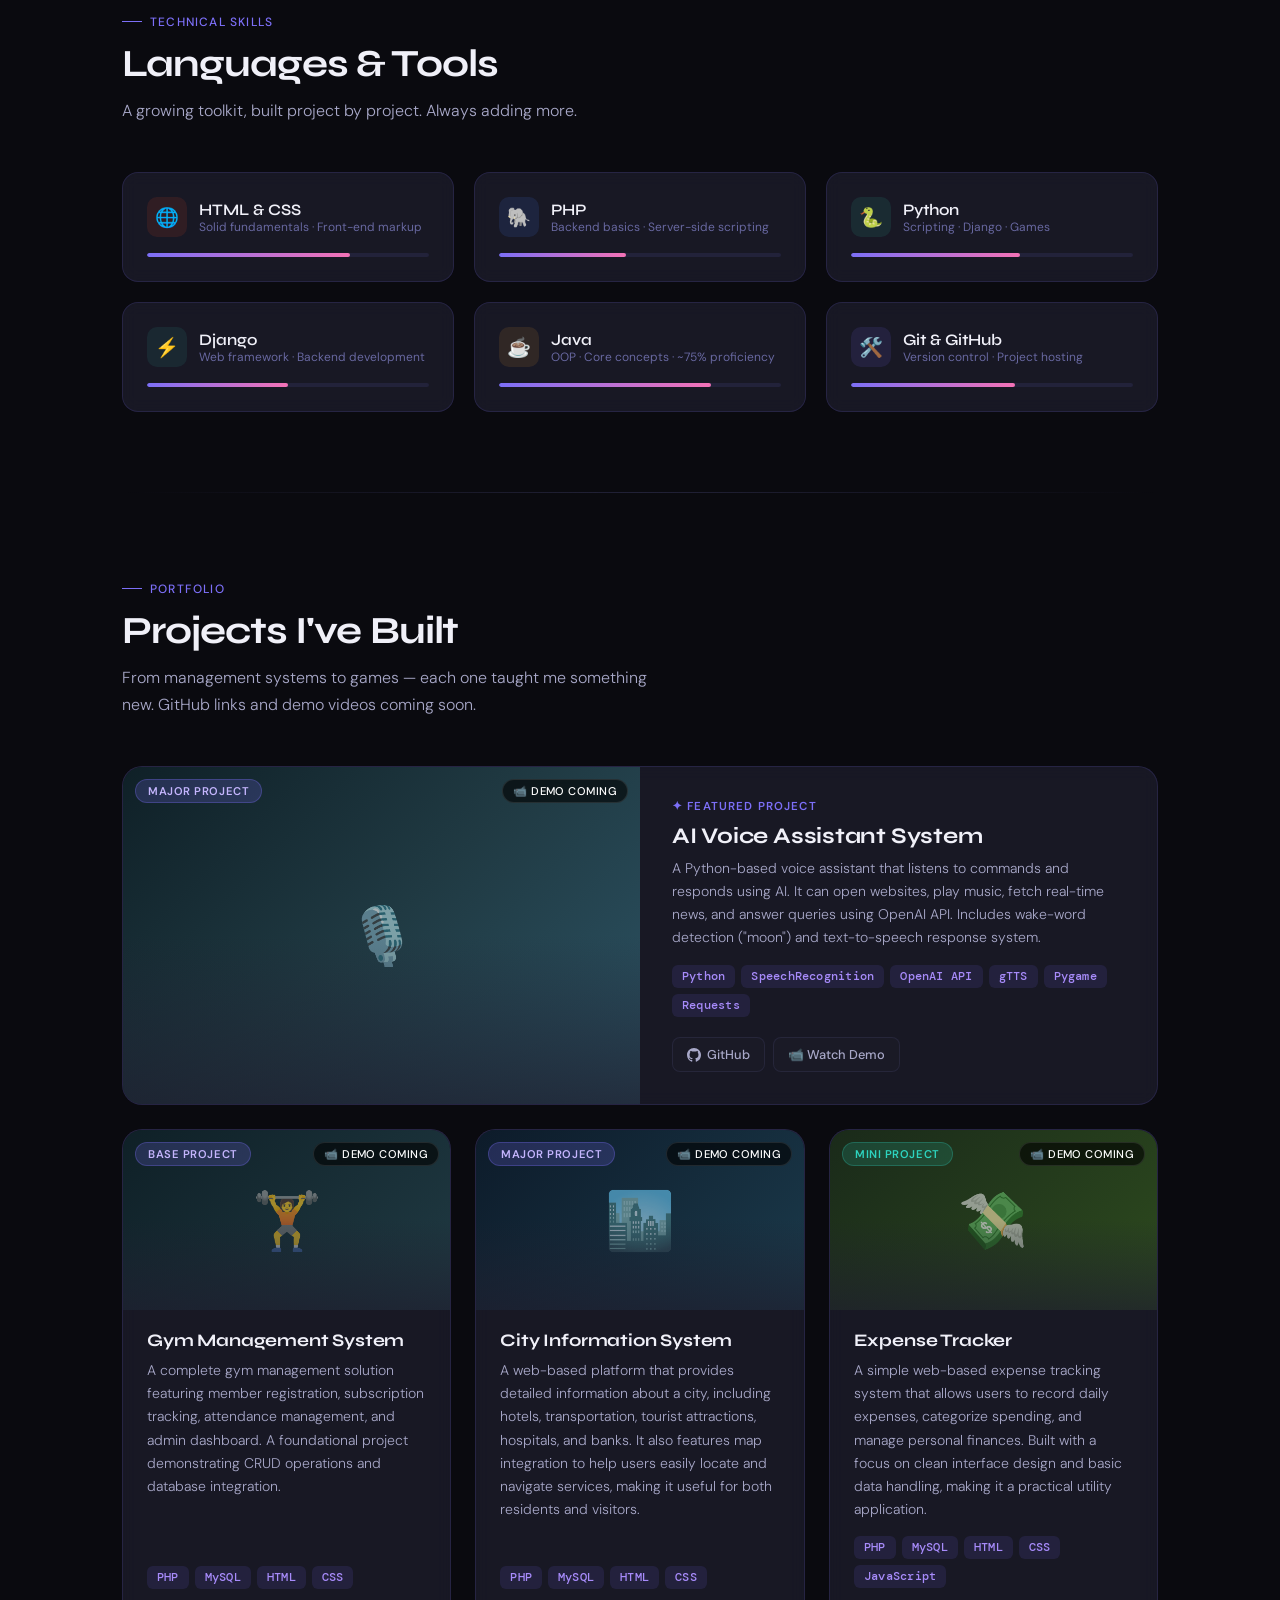
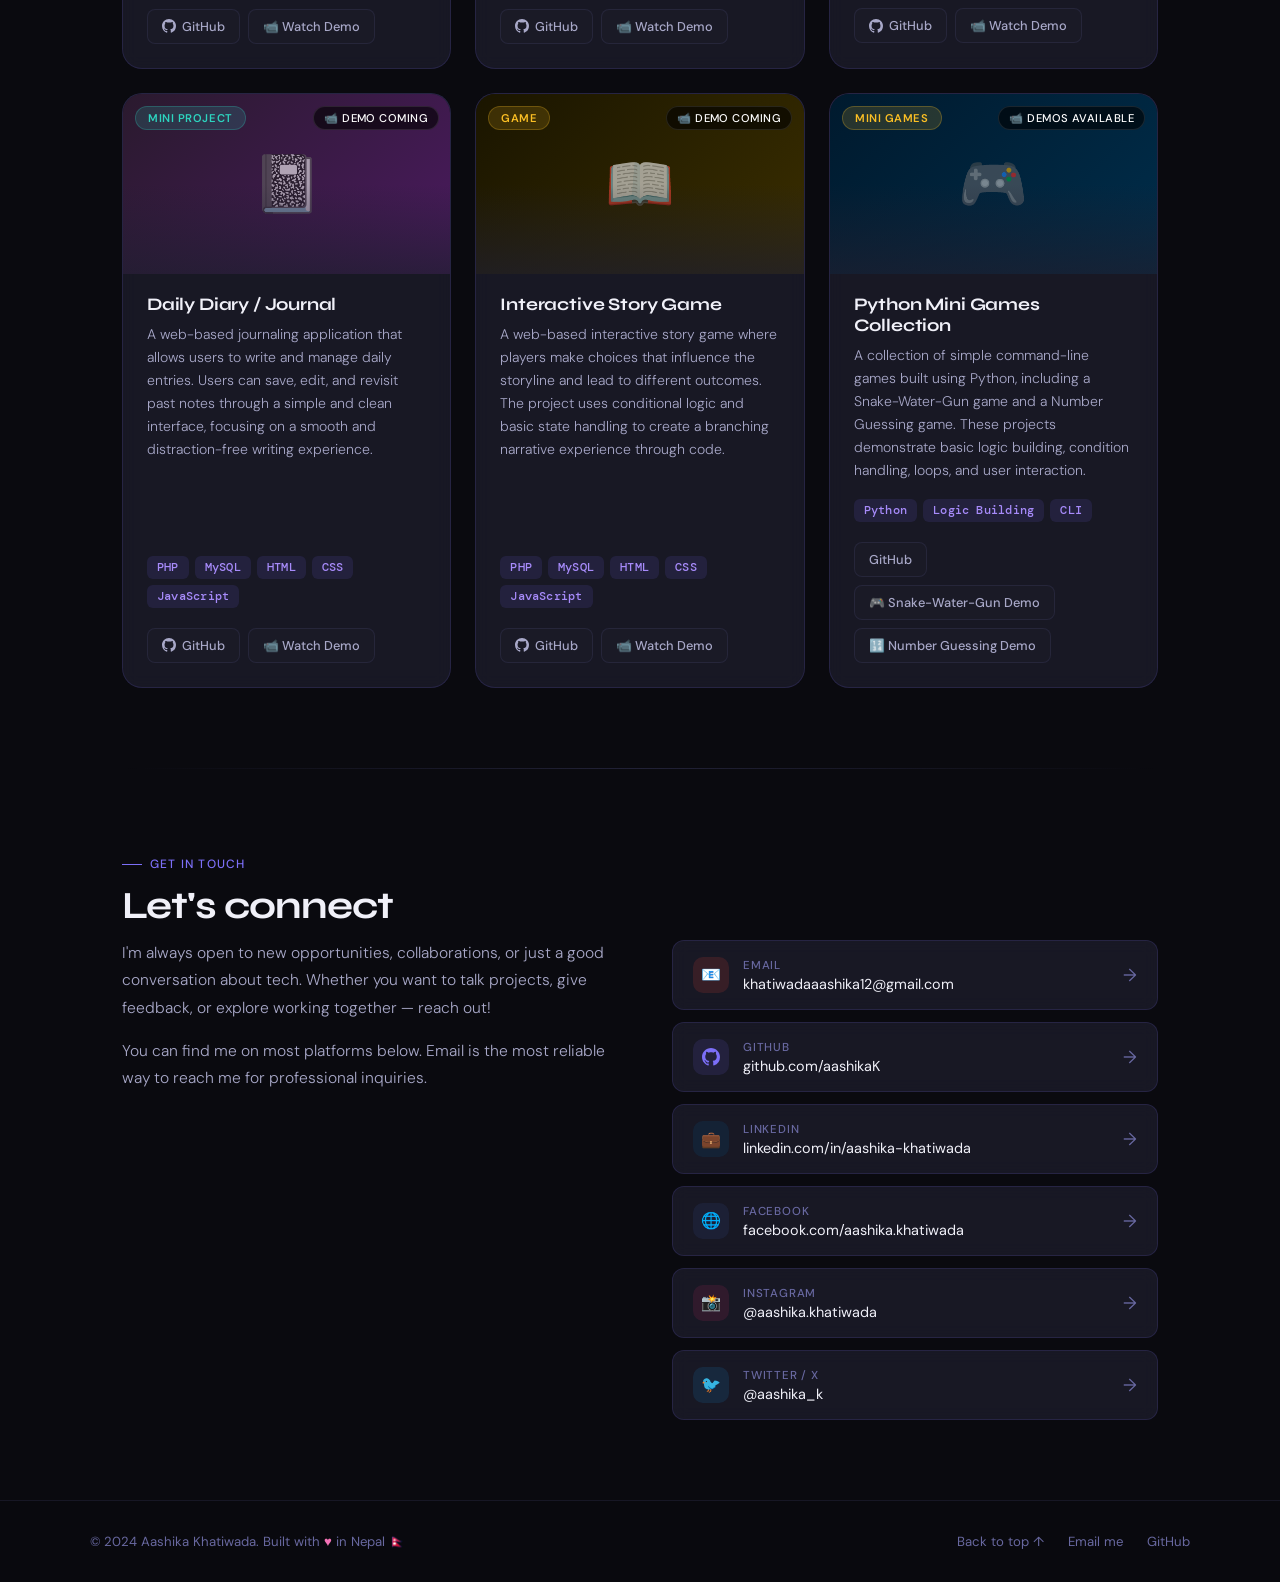
==== commit 3686fed7: "Update" ====
--- a/index.html
+++ b/index.html
@@ -1309,23 +1309,23 @@
           <div class="contact-link-icon" style="background:rgba(234,67,53,0.15);">📧</div>
           <div class="contact-link-info">
             <div class="contact-link-label">Email</div>
-            <div class="contact-link-value">aashikakhatiwada@gmail.com</div>
+            <div class="contact-link-value">khatiwadaaashika12@gmail.com</div>
           </div>
           <span class="contact-link-arrow">→</span>
         </a>
 
-        <a href="https://github.com/AashikaKhatiwada" target="_blank" class="contact-link reveal reveal-delay-1">
+        <a href="https://github.com/aashikaK" target="_blank" class="contact-link reveal reveal-delay-1">
           <div class="contact-link-icon" style="background:rgba(124,111,247,0.12);">
             <svg width="18" height="18" viewBox="0 0 24 24" fill="currentColor" style="color:var(--accent)"><path d="M12 0C5.37 0 0 5.37 0 12c0 5.31 3.435 9.795 8.205 11.385.6.105.825-.255.825-.57 0-.285-.015-1.23-.015-2.235-3.015.555-3.795-.735-4.035-1.41-.135-.345-.72-1.41-1.23-1.695-.42-.225-1.02-.78-.015-.795.945-.015 1.62.87 1.845 1.23 1.08 1.815 2.805 1.305 3.495.99.105-.78.42-1.305.765-1.605-2.67-.3-5.46-1.335-5.46-5.925 0-1.305.465-2.385 1.23-3.225-.12-.3-.54-1.53.12-3.18 0 0 1.005-.315 3.3 1.23.96-.27 1.98-.405 3-.405s2.04.135 3 .405c2.295-1.56 3.3-1.23 3.3-1.23.66 1.65.24 2.88.12 3.18.765.84 1.23 1.905 1.23 3.225 0 4.605-2.805 5.625-5.475 5.925.435.375.81 1.095.81 2.22 0 1.605-.015 2.895-.015 3.3 0 .315.225.69.825.57A12.02 12.02 0 0024 12c0-6.63-5.37-12-12-12z"/></svg>
           </div>
           <div class="contact-link-info">
             <div class="contact-link-label">GitHub</div>
-            <div class="contact-link-value">github.com/AashikaKhatiwada</div>
+            <div class="contact-link-value">github.com/aashikaK</div>
           </div>
           <span class="contact-link-arrow">→</span>
         </a>
 
-        <a href="https://linkedin.com/in/aashika-khatiwada" target="_blank" class="contact-link reveal reveal-delay-2">
+        <a href="https://www.linkedin.com/in/aashika-khatiwada-982a3428a/" target="_blank" class="contact-link reveal reveal-delay-2">
           <div class="contact-link-icon" style="background:rgba(0,119,181,0.12);">💼</div>
           <div class="contact-link-info">
             <div class="contact-link-label">LinkedIn</div>
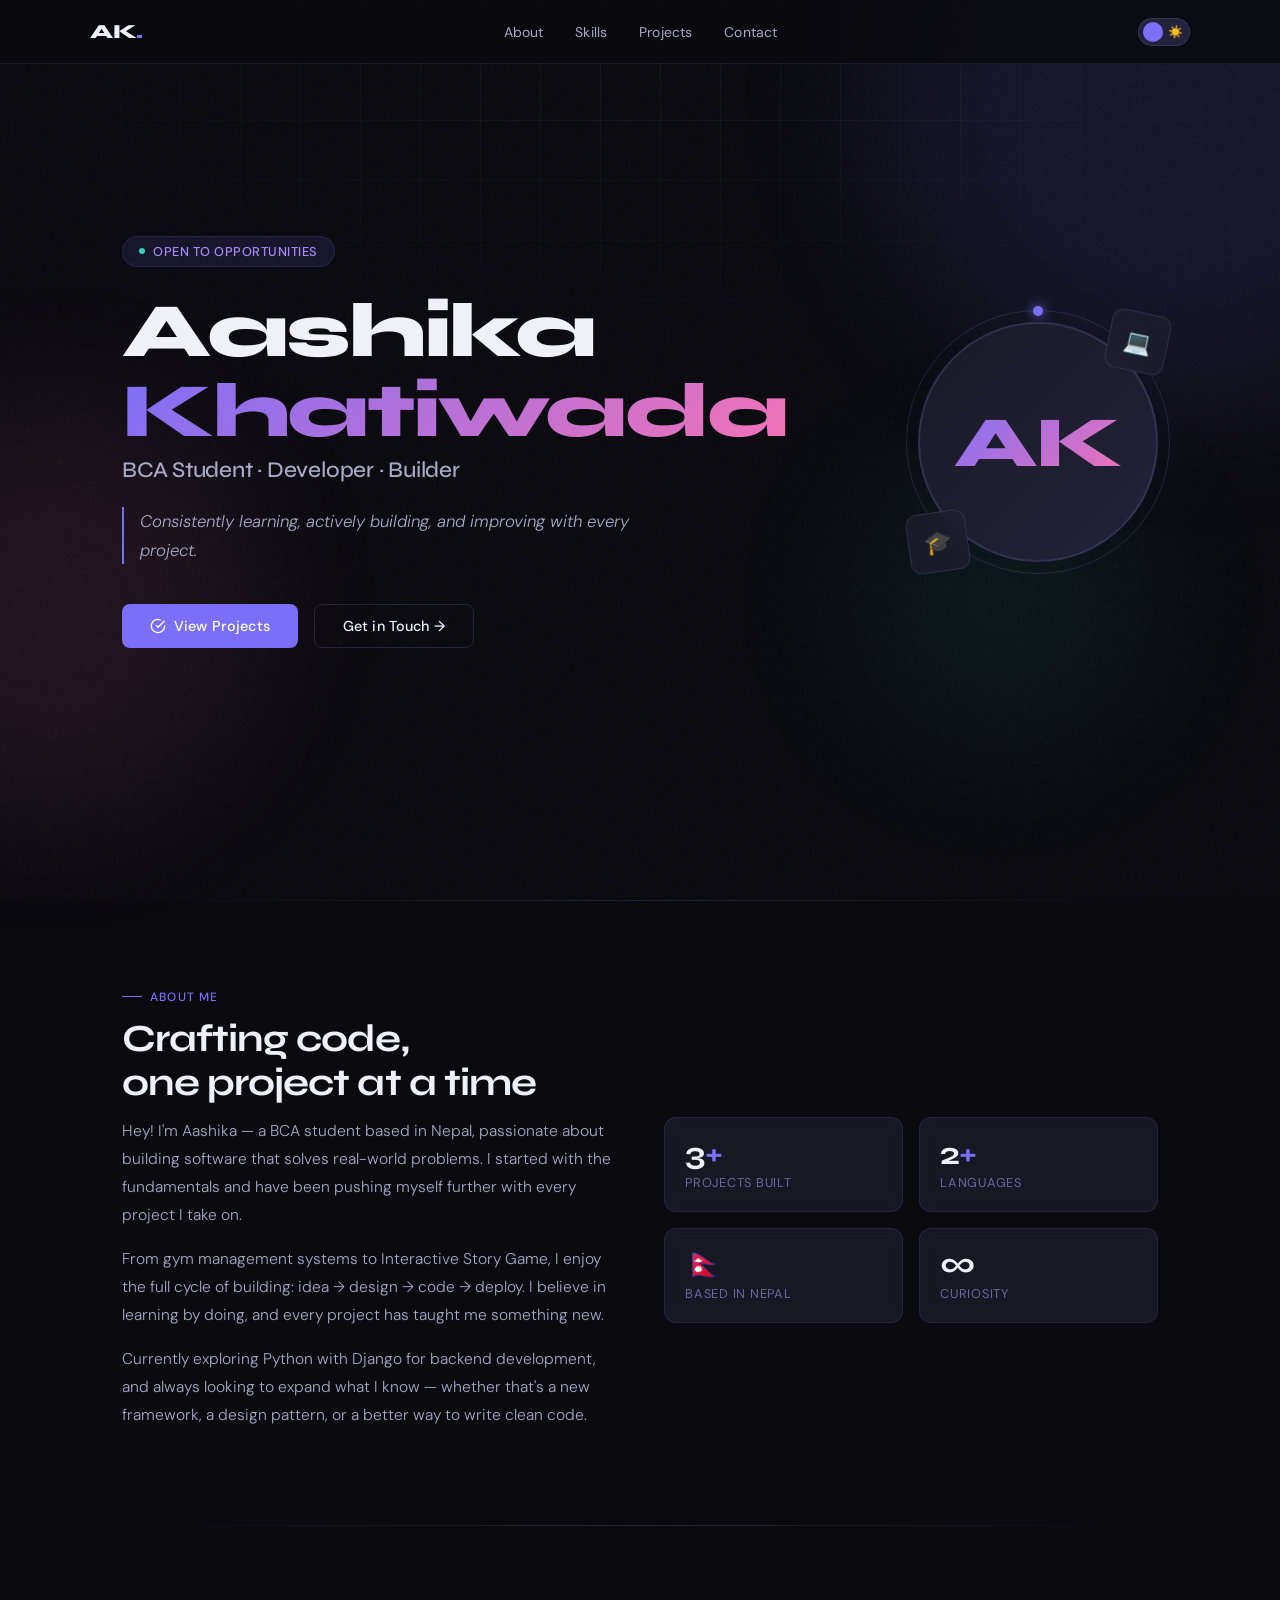
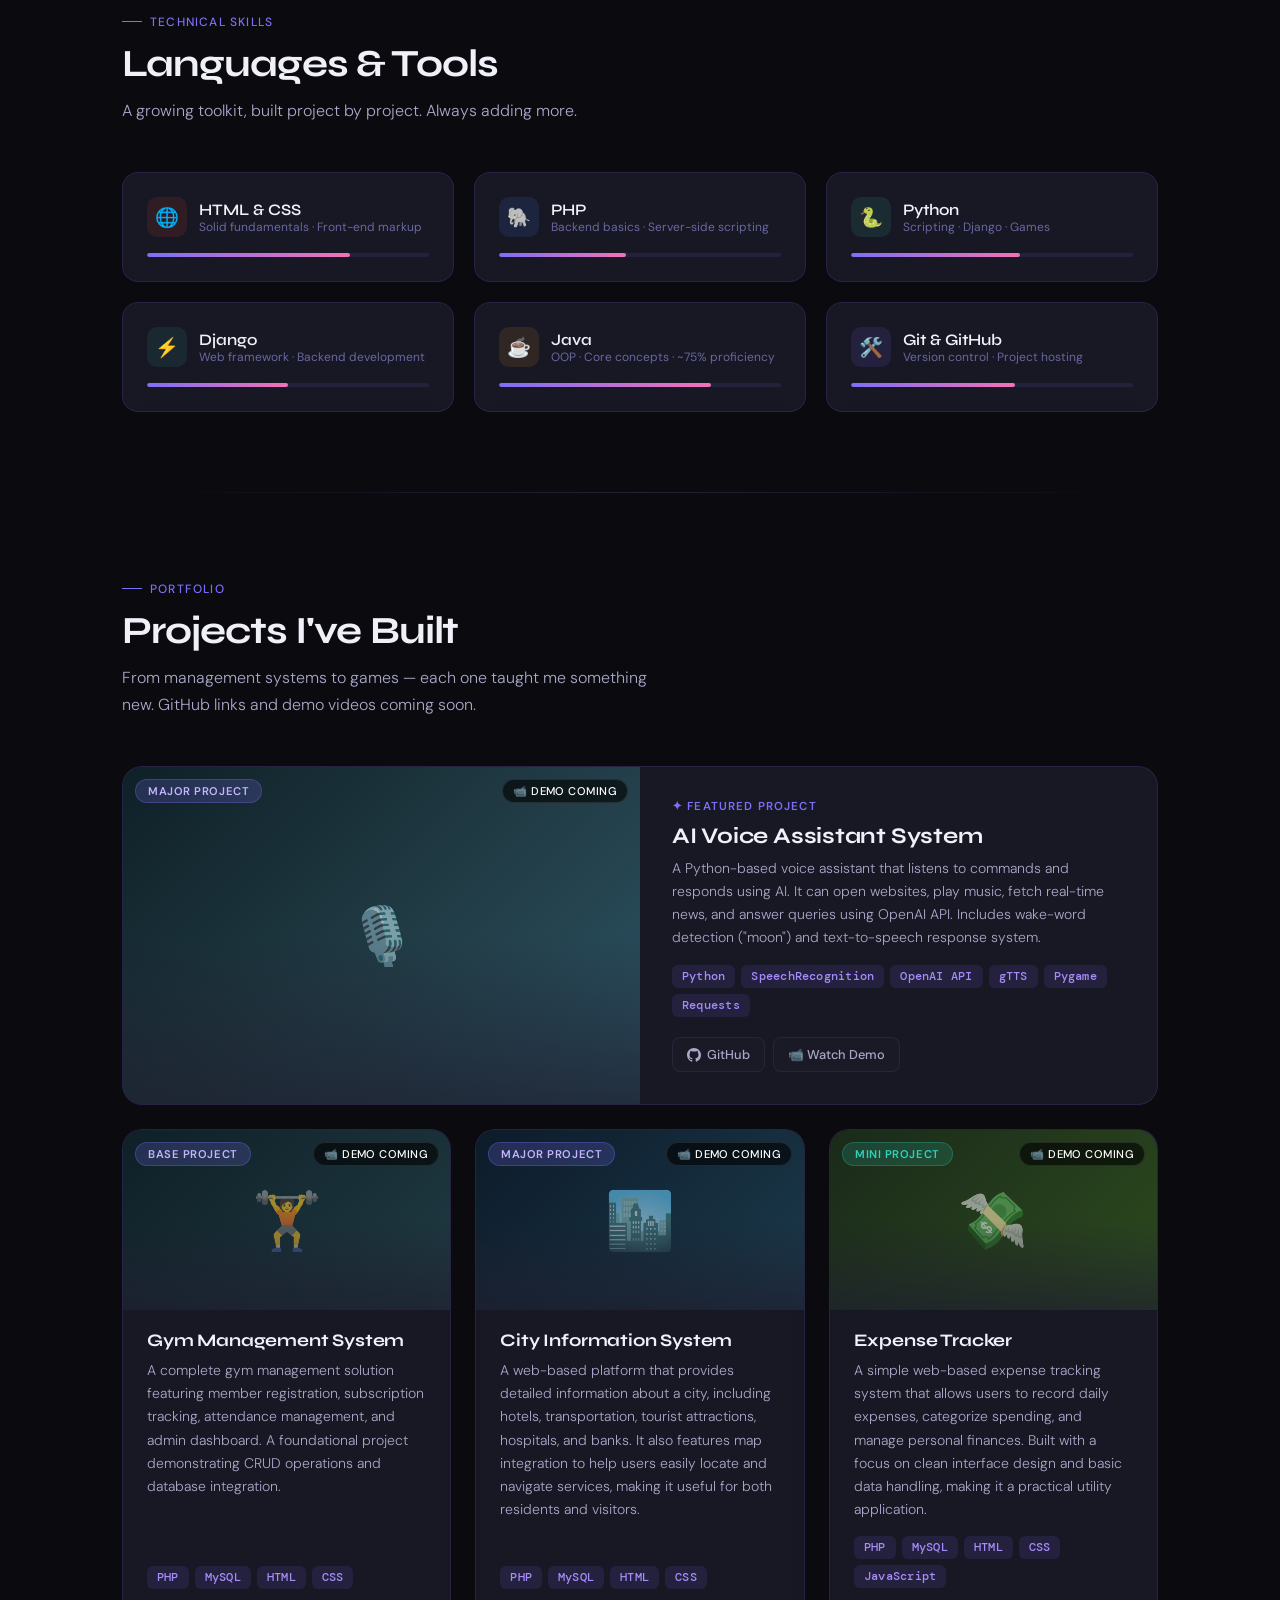
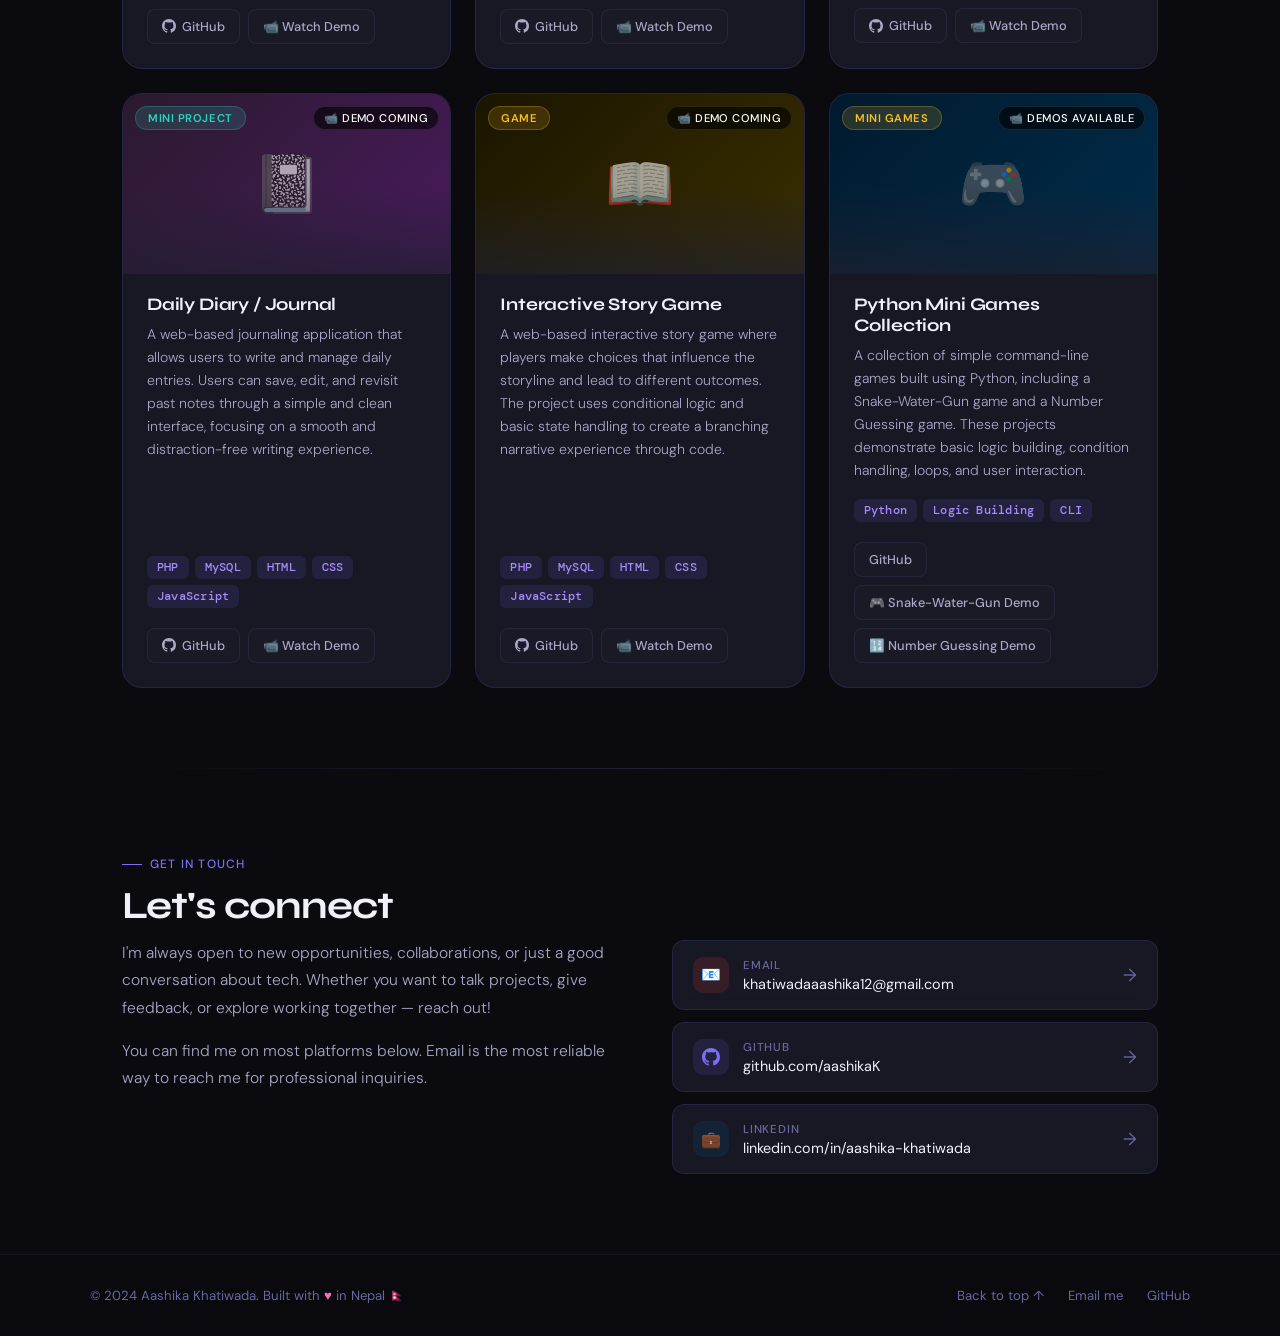
==== commit 50d26c08: "Updated contacts" ====
--- a/index.html
+++ b/index.html
@@ -1334,7 +1334,7 @@
           <span class="contact-link-arrow">→</span>
         </a>
 
-        <a href="https://facebook.com/aashika.khatiwada" target="_blank" class="contact-link reveal reveal-delay-3">
+        <!-- <a href="https://www.facebook.com/aashika.khatiwada.5" target="_blank" class="contact-link reveal reveal-delay-3">
           <div class="contact-link-icon" style="background:rgba(66,103,178,0.12);">🌐</div>
           <div class="contact-link-info">
             <div class="contact-link-label">Facebook</div>
@@ -1343,7 +1343,7 @@
           <span class="contact-link-arrow">→</span>
         </a>
 
-        <a href="https://instagram.com/aashika.khatiwada" target="_blank" class="contact-link reveal">
+        <a href="https://www.instagram.com/aashikak_2" target="_blank" class="contact-link reveal">
           <div class="contact-link-icon" style="background:rgba(225,48,108,0.12);">📸</div>
           <div class="contact-link-info">
             <div class="contact-link-label">Instagram</div>
@@ -1352,13 +1352,13 @@
           <span class="contact-link-arrow">→</span>
         </a>
 
-        <a href="https://twitter.com/aashika_k" target="_blank" class="contact-link reveal reveal-delay-1">
+        <a href="https://x.com/AashikaKhatiwa3" target="_blank" class="contact-link reveal reveal-delay-1">
           <div class="contact-link-icon" style="background:rgba(29,161,242,0.12);">🐦</div>
           <div class="contact-link-info">
             <div class="contact-link-label">Twitter / X</div>
             <div class="contact-link-value">@aashika_k</div>
           </div>
-          <span class="contact-link-arrow">→</span>
+          <span class="contact-link-arrow">→</span> -->
         </a>
 
       </div>
@@ -1373,8 +1373,8 @@
   </div>
   <div class="footer-links">
     <a href="#home">Back to top ↑</a>
-    <a href="mailto:aashikakhatiwada@gmail.com">Email me</a>
-    <a href="https://github.com/AashikaKhatiwada" target="_blank">GitHub</a>
+    <a href="mailto:khatiwadaaashika12@gmail.com">Email me</a>
+    <a href="https://github.com/aashikaK" target="_blank">GitHub</a>
   </div>
 </footer>
 
